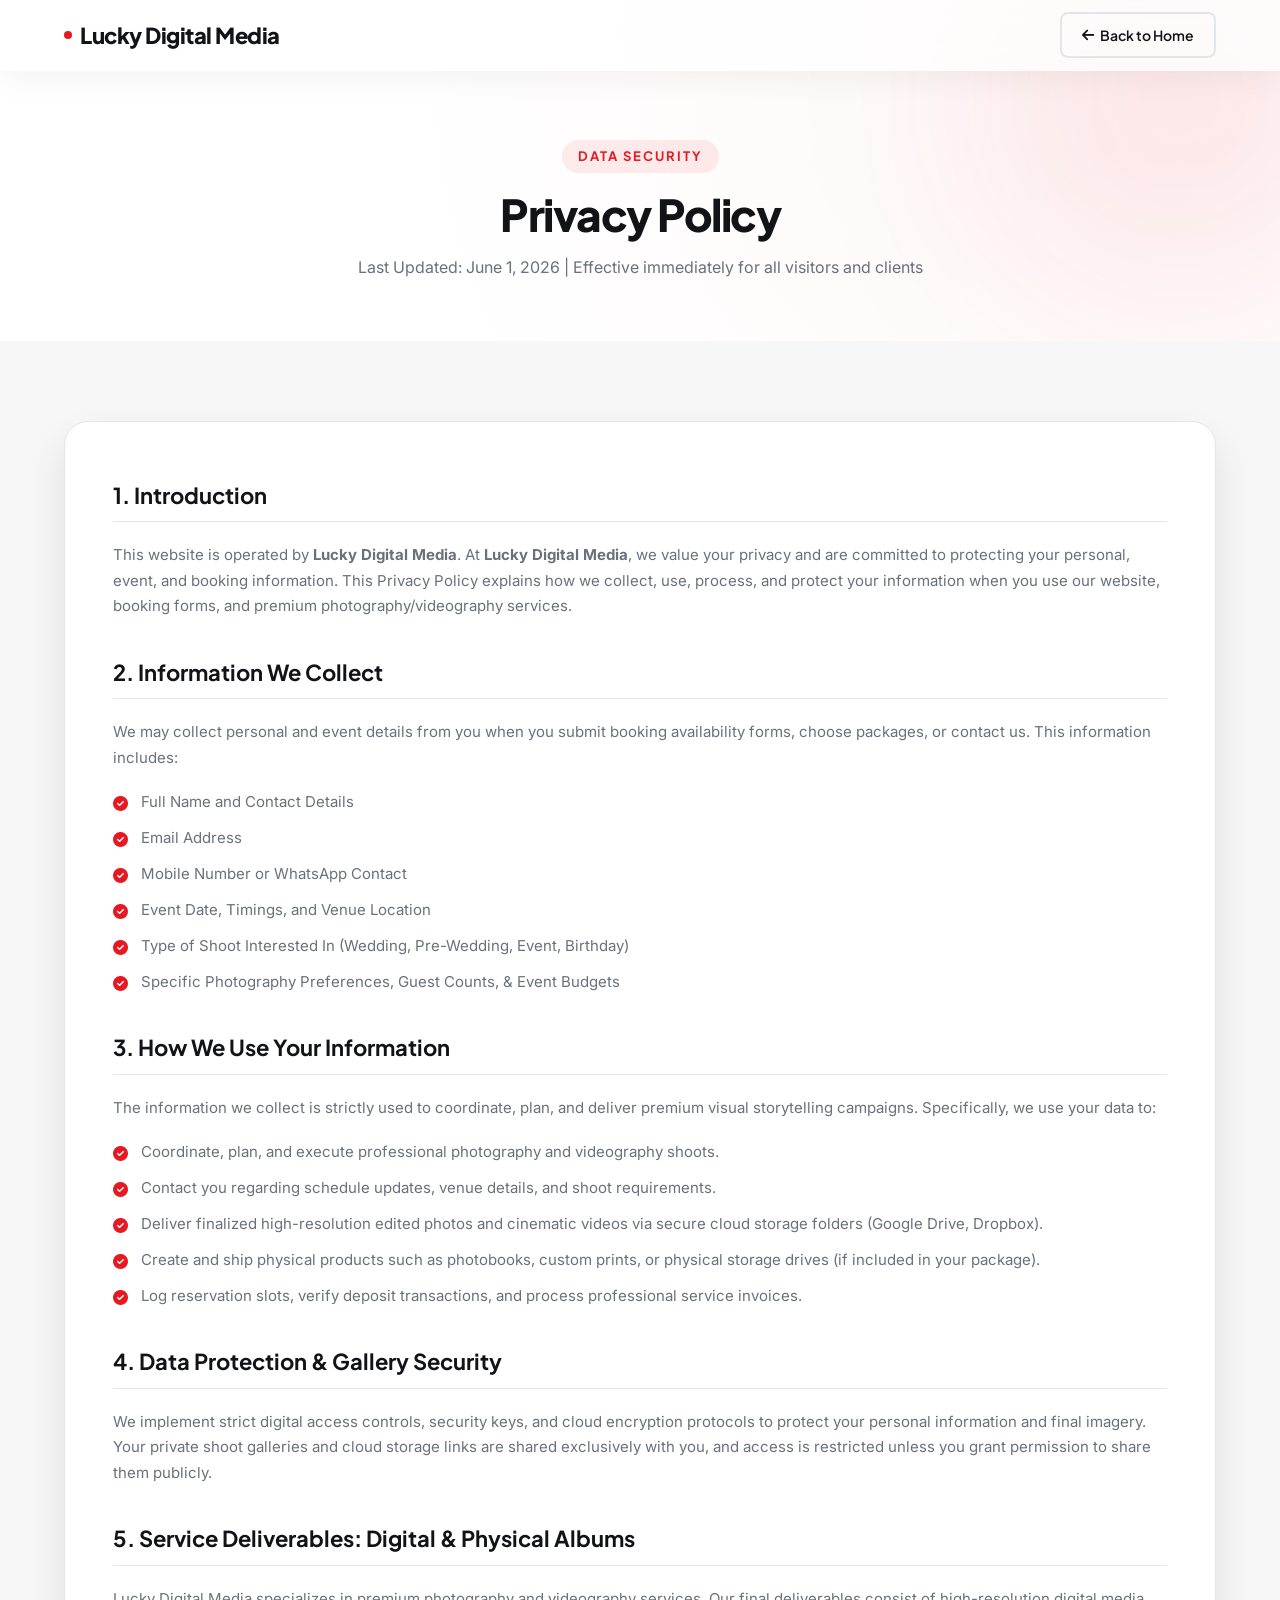
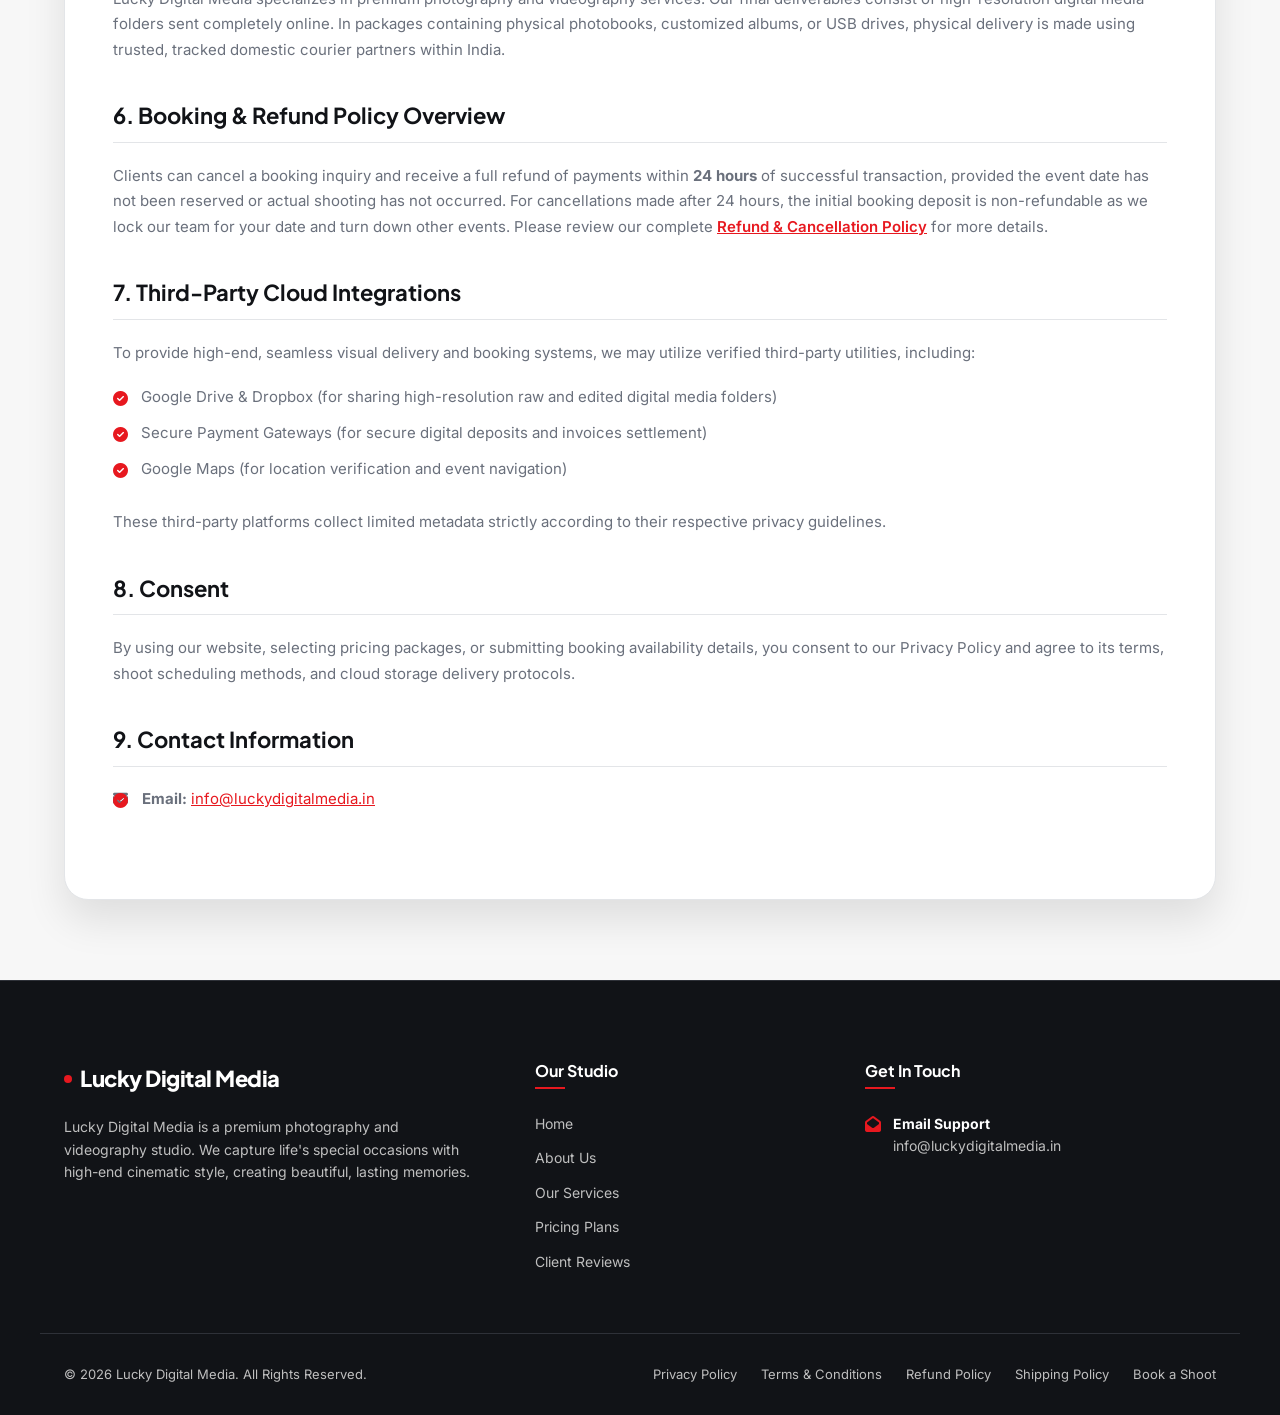
==== privacy.html @ 178eb03a "Initial commit" ====
<!DOCTYPE html>
<html lang="en">
<head>
  <meta charset="UTF-8">
  <meta name="viewport" content="width=device-width, initial-scale=1.0">
  
  <!-- SEO Meta Content -->
  <title>Privacy Policy | Lucky Digital Media</title>
  <meta name="description" content="Read the Privacy Policy for Lucky Digital Media. Learn how we collect, use, safeguard, and secure your personal, event, and booking data.">
  <meta name="robots" content="noindex, follow"> <!-- Avoid duplicate landing page SEO indexing -->
  
  <!-- Icons & Fonts -->
  <link rel="stylesheet" href="https://cdnjs.cloudflare.com/ajax/libs/font-awesome/6.4.0/css/all.min.css">
  <link rel="stylesheet" href="css/style.css">
</head>
<body>

  <!-- Sticky Glassmorphic Header -->
  <header class="header scrolled" id="header" style="background-color: var(--glass-bg); backdrop-filter: blur(12px); -webkit-backdrop-filter: blur(12px); border-bottom: 1px solid var(--glass-border); box-shadow: var(--glass-shadow); padding: 12px 0;">
    <div class="container header-container">
      <a href="index.html" class="logo">
        <span class="logo-dot"></span>Lucky Digital Media
      </a>
      
      <div class="header-cta">
        <a href="index.html" class="btn btn-secondary" style="padding: 10px 20px; font-size: 14px; gap: 6px;"><i class="fas fa-arrow-left"></i> Back to Home</a>
      </div>
    </div>
  </header>

  <!-- Hero Section -->
  <section class="hero" id="hero" style="padding: 140px 0 60px 0; background: radial-gradient(circle at 80% 20%, hsla(358, 81%, 50%, 0.03) 0%, transparent 60%);">
    <div class="container" style="text-align: center;">
      <span class="section-tag">Data Security</span>
      <h1 style="font-size: 44px; font-weight: 800; margin-bottom: 16px;">Privacy Policy</h1>
      <p style="color: var(--text-muted); font-size: 16px;">Last Updated: June 1, 2026 | Effective immediately for all visitors and clients</p>
    </div>
  </section>

  <!-- Policy Content Section -->
  <section class="section section-bg-light" style="padding: 40px 0 80px 0;">
    <div class="container">
      <div class="policy-content-box">
        
        <h2>1. Introduction</h2>
        <p>This website is operated by <strong>Lucky Digital Media</strong>. At <strong>Lucky Digital Media</strong>, we value your privacy and are committed to protecting your personal, event, and booking information. This Privacy Policy explains how we collect, use, process, and protect your information when you use our website, booking forms, and premium photography/videography services.</p>
        
        <h2>2. Information We Collect</h2>
        <p>We may collect personal and event details from you when you submit booking availability forms, choose packages, or contact us. This information includes:</p>
        <ul>
          <li>Full Name and Contact Details</li>
          <li>Email Address</li>
          <li>Mobile Number or WhatsApp Contact</li>
          <li>Event Date, Timings, and Venue Location</li>
          <li>Type of Shoot Interested In (Wedding, Pre-Wedding, Event, Birthday)</li>
          <li>Specific Photography Preferences, Guest Counts, & Event Budgets</li>
        </ul>
        
        <h2>3. How We Use Your Information</h2>
        <p>The information we collect is strictly used to coordinate, plan, and deliver premium visual storytelling campaigns. Specifically, we use your data to:</p>
        <ul>
          <li>Coordinate, plan, and execute professional photography and videography shoots.</li>
          <li>Contact you regarding schedule updates, venue details, and shoot requirements.</li>
          <li>Deliver finalized high-resolution edited photos and cinematic videos via secure cloud storage folders (Google Drive, Dropbox).</li>
          <li>Create and ship physical products such as photobooks, custom prints, or physical storage drives (if included in your package).</li>
          <li>Log reservation slots, verify deposit transactions, and process professional service invoices.</li>
        </ul>
        
        <h2>4. Data Protection & Gallery Security</h2>
        <p>We implement strict digital access controls, security keys, and cloud encryption protocols to protect your personal information and final imagery. Your private shoot galleries and cloud storage links are shared exclusively with you, and access is restricted unless you grant permission to share them publicly.</p>
        
        <h2>5. Service Deliverables: Digital & Physical Albums</h2>
        <p>Lucky Digital Media specializes in premium photography and videography services. Our final deliverables consist of high-resolution digital media folders sent completely online. In packages containing physical photobooks, customized albums, or USB drives, physical delivery is made using trusted, tracked domestic courier partners within India.</p>
        
        <h2>6. Booking & Refund Policy Overview</h2>
        <p>Clients can cancel a booking inquiry and receive a full refund of payments within <strong>24 hours</strong> of successful transaction, provided the event date has not been reserved or actual shooting has not occurred. For cancellations made after 24 hours, the initial booking deposit is non-refundable as we lock our team for your date and turn down other events. Please review our complete <a href="refund.html" style="color: var(--primary); font-weight: 600; text-decoration: underline;">Refund & Cancellation Policy</a> for more details.</p>
        
        <h2>7. Third-Party Cloud Integrations</h2>
        <p>To provide high-end, seamless visual delivery and booking systems, we may utilize verified third-party utilities, including:</p>
        <ul>
          <li>Google Drive & Dropbox (for sharing high-resolution raw and edited digital media folders)</li>
          <li>Secure Payment Gateways (for secure digital deposits and invoices settlement)</li>
          <li>Google Maps (for location verification and event navigation)</li>
        </ul>
        <p>These third-party platforms collect limited metadata strictly according to their respective privacy guidelines.</p>
        
        <h2>8. Consent</h2>
        <p>By using our website, selecting pricing packages, or submitting booking availability details, you consent to our Privacy Policy and agree to its terms, shoot scheduling methods, and cloud storage delivery protocols.</p>
        
        <h2>9. Contact Information</h2>
        <ul style="list-style: none;">
          <li style="padding-left: 0;"><i class="fas fa-envelope text-primary" style="margin-right: 10px;"></i> <strong>Email:</strong> <a href="mailto:info@luckydigitalmedia.in" style="color: var(--primary); text-decoration: underline;">info@luckydigitalmedia.in</a></li>
        </ul>
        
      </div>
    </div>
  </section>

  <!-- Footer Section -->
  <footer class="footer">
    <div class="container footer-grid">
      
      <div class="footer-brand">
        <a href="index.html" class="logo">
          <span class="logo-dot"></span>Lucky Digital Media
        </a>
        <p class="footer-desc">Lucky Digital Media is a premium photography and videography studio. We capture life's special occasions with high-end cinematic style, creating beautiful, lasting memories.</p>
      </div>
      
      <div class="footer-column">
        <h4>Our Studio</h4>
        <div class="footer-links">
          <a href="index.html#hero">Home</a>
          <a href="index.html#about">About Us</a>
          <a href="index.html#sliders">Our Services</a>
          <a href="index.html#pricing">Pricing Plans</a>
          <a href="index.html#testimonials">Client Reviews</a>
        </div>
      </div>
      
      <div class="footer-column">
        <h4>Get In Touch</h4>
        <div class="footer-contact">
          <a href="mailto:info@luckydigitalmedia.in" class="footer-contact-item">
            <i class="fas fa-envelope-open"></i>
            <div>
              <strong>Email Support</strong>
              <p>info@luckydigitalmedia.in</p>
            </div>
          </a>
        </div>
      </div>
      
    </div>
    
    <div class="container footer-bottom">
      <p class="footer-copyright">&copy; 2026 Lucky Digital Media. All Rights Reserved.</p>
      <div class="footer-bottom-links">
        <a href="privacy.html">Privacy Policy</a>
        <a href="terms.html">Terms & Conditions</a>
        <a href="refund.html">Refund Policy</a>
        <a href="shipping.html">Shipping Policy</a>
        <a href="index.html#consultation">Book a Shoot</a>
      </div>
    </div>
  </footer>



  <!-- Back to Top Button -->
  <div class="back-to-top" id="backToTop" aria-label="Scroll to Top">
    <i class="fas fa-arrow-up"></i>
  </div>

  <script>
    const backToTopBtn = document.getElementById('backToTop');
    window.addEventListener('scroll', () => {
      if (window.scrollY > 400) {
        backToTopBtn.classList.add('show');
      } else {
        backToTopBtn.classList.remove('show');
      }
    });
    backToTopBtn.addEventListener('click', () => {
      window.scrollTo({ top: 0, behavior: 'smooth' });
    });
  </script>
</body>
</html>
---- css/style.css ----
/* 
  Lucky Digital Media - Premium Website Design Stylesheet
  Author: Antigravity AI
  Colors: Primary Red (#E31E24), White (#FFFFFF), Gray (#F7F7F7), Black (#111111)
  Fonts: Plus Jakarta Sans (Headings), Inter (Body)
*/

@import url('https://fonts.googleapis.com/css2?family=Inter:wght@300;400;500;600;700&family=Plus+Jakarta+Sans:wght@400;500;600;700;800&display=swap');

/* --- CUSTOM PROPERTIES --- */
:root {
  /* Colors */
  --primary: hsl(358, 81%, 50%); /* #E31E24 */
  --primary-hover: hsl(358, 81%, 42%);
  --primary-light: hsla(358, 81%, 50%, 0.08);
  --primary-glow: rgba(227, 30, 36, 0.4);
  
  --dark: hsl(220, 15%, 8%); /* #111317 */
  --dark-soft: hsl(220, 12%, 14%);
  --dark-light: hsl(220, 10%, 20%);
  
  --light: hsl(0, 0%, 97%); /* #F7F7F7 */
  --white: hsl(0, 0%, 100%);
  
  --text-dark: hsl(220, 15%, 10%); /* #111111 */
  --text-muted: hsl(220, 8%, 45%);
  --text-light: hsl(0, 0%, 95%);
  --text-light-muted: hsl(0, 0%, 75%);

  --border-color: hsl(220, 10%, 90%);
  --border-color-dark: hsl(220, 10%, 20%);
  
  /* Glassmorphism templates */
  --glass-bg: rgba(255, 255, 255, 0.75);
  --glass-border: rgba(255, 255, 255, 0.4);
  --glass-shadow: 0 8px 32px 0 rgba(0, 0, 0, 0.05);

  --glass-dark-bg: rgba(17, 19, 23, 0.75);
  --glass-dark-border: rgba(255, 255, 255, 0.05);
  --glass-dark-shadow: 0 8px 32px 0 rgba(0, 0, 0, 0.2);

  /* Fonts */
  --font-heading: 'Plus Jakarta Sans', sans-serif;
  --font-body: 'Inter', sans-serif;

  /* Shadows */
  --shadow-sm: 0 2px 8px rgba(0, 0, 0, 0.04);
  --shadow-md: 0 10px 30px rgba(0, 0, 0, 0.06);
  --shadow-lg: 0 20px 40px rgba(0, 0, 0, 0.1);
  --shadow-primary: 0 10px 25px rgba(227, 30, 36, 0.25);
  
  /* Border Radius */
  --radius-sm: 8px;
  --radius-md: 16px;
  --radius-lg: 24px;
  --radius-full: 9999px;

  /* Transitions */
  --transition-fast: 0.2s cubic-bezier(0.4, 0, 0.2, 1);
  --transition-normal: 0.4s cubic-bezier(0.4, 0, 0.2, 1);
  --transition-slow: 0.6s cubic-bezier(0.4, 0, 0.2, 1);

  /* Scroll padding for sticky header */
  scroll-behavior: smooth;
}

/* --- RESET & GLOBAL --- */
* {
  margin: 0;
  padding: 0;
  box-sizing: border-box;
  outline: none;
}

body {
  font-family: var(--font-body);
  font-size: 16px;
  line-height: 1.6;
  color: var(--text-dark);
  background-color: var(--white);
  overflow-x: hidden;
  -webkit-font-smoothing: antialiased;
}

h1, h2, h3, h4, h5, h6 {
  font-family: var(--font-heading);
  font-weight: 700;
  line-height: 1.25;
  color: var(--dark);
}

a {
  text-decoration: none;
  color: inherit;
  transition: var(--transition-fast);
}

button, input, select, textarea {
  font-family: inherit;
  font-size: inherit;
}

ul {
  list-style: none;
}

img {
  max-width: 100%;
  height: auto;
  display: block;
}

/* Custom Scrollbar */
::-webkit-scrollbar {
  width: 10px;
}
::-webkit-scrollbar-track {
  background: var(--light);
}
::-webkit-scrollbar-thumb {
  background: hsl(220, 10%, 80%);
  border-radius: var(--radius-full);
  border: 2px solid var(--light);
}
::-webkit-scrollbar-thumb:hover {
  background: var(--primary);
}

/* --- REUSABLE UTILITIES & LAYOUT --- */
.container {
  width: 100%;
  max-width: 1200px;
  margin: 0 auto;
  padding: 0 24px;
}

.section {
  padding: 100px 0;
  position: relative;
}

.section-bg-light {
  background-color: var(--light);
}

.section-bg-dark {
  background-color: var(--dark);
  color: var(--text-light);
}

.section-bg-dark h1,
.section-bg-dark h2,
.section-bg-dark h3,
.section-bg-dark h4 {
  color: var(--white);
}

.section-header {
  text-align: center;
  max-width: 700px;
  margin: 0 auto 60px auto;
}

.section-tag {
  display: inline-block;
  font-family: var(--font-heading);
  font-size: 13px;
  font-weight: 700;
  text-transform: uppercase;
  letter-spacing: 2px;
  color: var(--primary);
  background-color: var(--primary-light);
  padding: 6px 16px;
  border-radius: var(--radius-full);
  margin-bottom: 16px;
}

.section-header h2 {
  font-size: 40px;
  font-weight: 800;
  margin-bottom: 20px;
  letter-spacing: -0.5px;
}

.section-header p {
  font-size: 18px;
  color: var(--text-muted);
}

.section-bg-dark .section-header p {
  color: var(--text-light-muted);
}

/* Red highlighted text in headings */
.highlight-red {
  color: var(--primary);
  position: relative;
  display: inline-block;
}

/* Button UI Components */
.btn {
  display: inline-flex;
  align-items: center;
  justify-content: center;
  padding: 14px 28px;
  font-family: var(--font-heading);
  font-weight: 600;
  font-size: 15px;
  border-radius: var(--radius-sm);
  border: none;
  cursor: pointer;
  transition: var(--transition-normal);
  gap: 8px;
}

.btn-primary {
  background-color: var(--primary);
  color: var(--white);
  box-shadow: var(--shadow-primary);
}

.btn-primary:hover {
  background-color: var(--primary-hover);
  transform: translateY(-2px);
  box-shadow: 0 12px 28px rgba(227, 30, 36, 0.35);
}

.btn-secondary {
  background-color: transparent;
  color: var(--dark);
  border: 2px solid var(--border-color);
}

.btn-secondary:hover {
  background-color: var(--dark);
  color: var(--white);
  border-color: var(--dark);
  transform: translateY(-2px);
}

.btn-white {
  background-color: var(--white);
  color: var(--primary);
  box-shadow: var(--shadow-sm);
}

.btn-white:hover {
  background-color: var(--primary);
  color: var(--white);
  transform: translateY(-2px);
  box-shadow: var(--shadow-primary);
}

.btn-dark {
  background-color: var(--dark);
  color: var(--white);
  box-shadow: var(--shadow-md);
}

.btn-dark:hover {
  background-color: var(--primary);
  transform: translateY(-2px);
  box-shadow: var(--shadow-primary);
}

/* Scroll progress bar indicator */
.scroll-progress-container {
  position: fixed;
  top: 0;
  left: 0;
  width: 100%;
  height: 4px;
  z-index: 1001;
}

.scroll-progress-bar {
  height: 100%;
  background: var(--primary);
  width: 0%;
  transition: width 0.1s ease-out;
}

/* --- STICKY GLASSMORPHISM HEADER --- */
.header {
  position: fixed;
  top: 0;
  left: 0;
  width: 100%;
  z-index: 1000;
  transition: var(--transition-normal);
  padding: 20px 0;
}

.header.scrolled {
  background-color: var(--glass-bg);
  backdrop-filter: blur(12px);
  -webkit-backdrop-filter: blur(12px);
  border-bottom: 1px solid var(--glass-border);
  box-shadow: var(--glass-shadow);
  padding: 12px 0;
}

.header-container {
  display: flex;
  align-items: center;
  justify-content: space-between;
}

.logo {
  display: flex;
  align-items: center;
  gap: 8px;
  font-family: var(--font-heading);
  font-weight: 800;
  font-size: 22px;
  color: var(--dark);
  letter-spacing: -0.5px;
  white-space: nowrap;
}

.mobile-cta-btn {
  display: none;
}

.logo-dot {
  width: 8px;
  height: 8px;
  background-color: var(--primary);
  border-radius: var(--radius-full);
  display: inline-block;
}

.nav {
  display: flex;
  align-items: center;
  gap: 32px;
}

.nav-link {
  font-family: var(--font-heading);
  font-weight: 500;
  font-size: 15px;
  color: var(--text-dark);
  position: relative;
  padding: 6px 0;
}

.nav-link:hover,
.nav-link.active {
  color: var(--primary);
}

.nav-link::after {
  content: '';
  position: absolute;
  bottom: 0;
  left: 0;
  width: 0;
  height: 2px;
  background-color: var(--primary);
  transition: var(--transition-normal);
}

.nav-link:hover::after,
.nav-link.active::after {
  width: 100%;
}

.header-cta {
  display: block;
}

.hamburger {
  display: none;
  cursor: pointer;
  background: none;
  border: none;
  position: relative;
  width: 24px;
  height: 18px;
  z-index: 1010;
}

.hamburger span {
  display: block;
  position: absolute;
  height: 2px;
  width: 100%;
  background: var(--dark);
  border-radius: 9px;
  opacity: 1;
  left: 0;
  transform: rotate(0deg);
  transition: .25s ease-in-out;
}

.hamburger span:nth-child(1) { top: 0px; }
.hamburger span:nth-child(2) { top: 8px; }
.hamburger span:nth-child(3) { top: 16px; }

.hamburger.open span:nth-child(1) {
  top: 8px;
  transform: rotate(135deg);
}

.hamburger.open span:nth-child(2) {
  opacity: 0;
  left: -60px;
}

.hamburger.open span:nth-child(3) {
  top: 8px;
  transform: rotate(-135deg);
}

/* --- DYNAMIC HERO SECTION --- */
.hero {
  padding: 160px 0 100px 0;
  background: radial-gradient(circle at 80% 20%, hsla(358, 81%, 50%, 0.04) 0%, transparent 60%),
              radial-gradient(circle at 10% 80%, hsla(220, 15%, 8%, 0.02) 0%, transparent 50%);
  position: relative;
  overflow: hidden;
}

.hero::before {
  content: '';
  position: absolute;
  width: 400px;
  height: 400px;
  border-radius: var(--radius-full);
  background: var(--primary-light);
  filter: blur(100px);
  top: -100px;
  right: -100px;
  z-index: 0;
}

.hero-grid {
  display: grid;
  grid-template-columns: 1.1fr 0.9fr;
  align-items: center;
  gap: 60px;
  position: relative;
  z-index: 1;
}

.hero-content {
  display: flex;
  flex-direction: column;
  align-items: flex-start;
}

.hero-tag {
  display: inline-flex;
  align-items: center;
  gap: 8px;
  background-color: var(--white);
  padding: 8px 16px;
  border-radius: var(--radius-full);
  box-shadow: var(--shadow-sm);
  border: 1px solid var(--border-color);
  font-family: var(--font-heading);
  font-size: 13px;
  font-weight: 600;
  color: var(--dark);
  margin-bottom: 24px;
}

.hero-tag-pulse {
  width: 8px;
  height: 8px;
  background-color: var(--primary);
  border-radius: var(--radius-full);
  animation: pulse 1.5s infinite;
}

.hero h1 {
  font-size: 56px;
  font-weight: 800;
  line-height: 1.15;
  letter-spacing: -1.5px;
  margin-bottom: 24px;
}

.hero h1 span.gradient {
  background: linear-gradient(to right, var(--primary), hsl(358, 80%, 60%));
  -webkit-background-clip: text;
  -webkit-text-fill-color: transparent;
}

.hero p.subheading {
  font-size: 19px;
  color: var(--text-muted);
  margin-bottom: 36px;
  line-height: 1.6;
}

.hero-ctas {
  display: flex;
  gap: 16px;
  margin-bottom: 40px;
  flex-wrap: wrap;
}

.hero-trust-bar {
  border-top: 1px solid var(--border-color);
  padding-top: 24px;
  width: 100%;
}

.hero-trust-text {
  font-family: var(--font-heading);
  font-size: 14px;
  font-weight: 600;
  color: var(--text-muted);
  display: flex;
  align-items: center;
  gap: 12px;
  flex-wrap: wrap;
}

.hero-trust-text span {
  display: flex;
  align-items: center;
  gap: 6px;
}

.hero-trust-text span:not(:last-child)::after {
  content: '|';
  margin-left: 12px;
  color: var(--border-color);
}

.hero-visual {
  position: relative;
  display: flex;
  justify-content: center;
}

.hero-blob-card {
  position: relative;
  width: 100%;
  max-width: 480px;
  height: 400px;
  background: linear-gradient(135deg, var(--primary) 0%, hsl(358, 80%, 40%) 100%);
  border-radius: 30% 70% 70% 30% / 30% 30% 70% 70%;
  animation: morphing 15s ease-in-out infinite alternate;
  display: flex;
  align-items: center;
  justify-content: center;
  box-shadow: 0 20px 50px rgba(227, 30, 36, 0.3);
}

.hero-card-floating {
  position: absolute;
  background-color: var(--glass-bg);
  backdrop-filter: blur(12px);
  -webkit-backdrop-filter: blur(12px);
  border: 1px solid var(--glass-border);
  border-radius: var(--radius-md);
  padding: 16px 20px;
  box-shadow: var(--shadow-lg);
  display: flex;
  align-items: center;
  gap: 14px;
  animation: float 6s ease-in-out infinite;
}

.hero-card-1 {
  top: 40px;
  left: -20px;
  animation-delay: 0s;
}

.hero-card-2 {
  bottom: 40px;
  right: -20px;
  animation-delay: 3s;
}

.hero-card-icon {
  width: 44px;
  height: 44px;
  border-radius: var(--radius-sm);
  background-color: var(--primary-light);
  display: flex;
  align-items: center;
  justify-content: center;
  color: var(--primary);
  font-size: 20px;
}

.hero-card-info h4 {
  font-size: 16px;
  font-weight: 700;
}

.hero-card-info p {
  font-size: 12px;
  color: var(--text-muted);
}

.hero-svg-illustration {
  width: 80%;
  color: var(--white);
}

/* --- DUAL-BEHAVIOR IMAGE SLIDER --- */
.slider-section {
  position: relative;
  overflow: hidden;
  padding: 60px 0;
  background-color: var(--light);
}

.slider-wrapper {
  position: relative;
  width: 100%;
  border-radius: var(--radius-lg);
  overflow: hidden;
  box-shadow: var(--shadow-lg);
}

.slider-container {
  display: flex;
  width: 400%; /* For 4 slides */
  transition: transform var(--transition-slow);
}

.slide {
  width: 25%;
  position: relative;
  min-height: 520px;
  display: grid;
  grid-template-columns: 1fr 1.1fr;
  background-color: var(--dark);
  color: var(--white);
  overflow: hidden;
}

.slide-content {
  padding: 60px;
  display: flex;
  flex-direction: column;
  justify-content: center;
  align-items: flex-start;
  z-index: 2;
  position: relative;
}

.slide-tag {
  color: var(--primary);
  font-weight: 700;
  font-size: 14px;
  text-transform: uppercase;
  letter-spacing: 2px;
  margin-bottom: 20px;
  font-family: var(--font-heading);
}

.slide-title {
  font-size: 38px;
  font-weight: 800;
  line-height: 1.2;
  margin-bottom: 20px;
  letter-spacing: -0.5px;
  color: var(--white);
}

.slide-desc {
  font-size: 16px;
  color: var(--text-light-muted);
  margin-bottom: 36px;
}

.slide-image-container {
  position: relative;
  overflow: hidden;
  height: 100%;
  width: 100%;
}

.slide-img {
  width: 100%;
  height: 100%;
  object-fit: cover;
  transition: transform 6s ease-in-out;
}

.slide:hover .slide-img {
  transform: scale(1.05);
}

/* Slider Controls */
.slider-btn {
  position: absolute;
  top: 50%;
  transform: translateY(-50%);
  width: 50px;
  height: 50px;
  border-radius: var(--radius-full);
  background-color: var(--glass-bg);
  border: 1px solid var(--glass-border);
  color: var(--dark);
  display: flex;
  align-items: center;
  justify-content: center;
  cursor: pointer;
  z-index: 10;
  transition: var(--transition-fast);
  backdrop-filter: blur(8px);
  -webkit-backdrop-filter: blur(8px);
}

.slider-btn:hover {
  background-color: var(--primary);
  color: var(--white);
  border-color: var(--primary);
}

.slider-btn-prev {
  left: 24px;
}

.slider-btn-next {
  right: 24px;
}

.slider-dots {
  position: absolute;
  bottom: 24px;
  left: 50%;
  transform: translateX(-50%);
  display: flex;
  gap: 10px;
  z-index: 10;
}

.slider-dot {
  width: 10px;
  height: 10px;
  border-radius: var(--radius-full);
  background-color: rgba(255, 255, 255, 0.4);
  cursor: pointer;
  transition: var(--transition-fast);
}

.slider-dot.active {
  background-color: var(--primary);
  width: 28px;
}

/* --- ABOUT, VISION & MISSION --- */
.about-grid {
  display: grid;
  grid-template-columns: 0.95fr 1.05fr;
  gap: 60px;
  align-items: center;
}

.about-visual {
  position: relative;
}

.about-card {
  position: relative;
  background-color: var(--white);
  border-radius: var(--radius-lg);
  padding: 40px;
  box-shadow: var(--shadow-lg);
  border: 1px solid var(--border-color);
  overflow: hidden;
}

.about-card::before {
  content: '';
  position: absolute;
  top: 0;
  left: 0;
  width: 6px;
  height: 100%;
  background-color: var(--primary);
}

.about-rating {
  display: flex;
  align-items: center;
  gap: 12px;
  margin-bottom: 20px;
}

.stars {
  display: flex;
  gap: 2px;
  color: #FFD700;
}

.stars i {
  font-size: 16px;
}

.about-rating-text {
  font-weight: 700;
  font-size: 14px;
}

.about-quote {
  font-size: 20px;
  font-style: italic;
  font-weight: 600;
  color: var(--dark);
  margin-bottom: 24px;
  line-height: 1.4;
}

.about-author {
  display: flex;
  align-items: center;
  gap: 16px;
}

.about-avatar {
  width: 50px;
  height: 50px;
  border-radius: var(--radius-full);
  background: var(--primary);
  color: var(--white);
  font-weight: 700;
  font-size: 18px;
  display: flex;
  align-items: center;
  justify-content: center;
}

.about-author-info h4 {
  font-size: 16px;
  font-weight: 700;
}

.about-author-info p {
  font-size: 13px;
  color: var(--text-muted);
}

.about-content h3 {
  font-size: 32px;
  font-weight: 800;
  margin-bottom: 24px;
}

.about-text {
  font-size: 16px;
  color: var(--text-muted);
  margin-bottom: 30px;
}

/* Vision & Mission grid styling */
.vm-grid {
  display: grid;
  grid-template-columns: 1fr 1fr;
  gap: 24px;
  margin-top: 40px;
  width: 100%;
}

.vm-card {
  background-color: var(--white);
  padding: 32px;
  border-radius: var(--radius-md);
  box-shadow: var(--shadow-sm);
  border: 1px solid var(--border-color);
  transition: var(--transition-normal);
  display: flex;
  flex-direction: column;
  gap: 16px;
}

.vm-card:hover {
  transform: translateY(-5px);
  box-shadow: var(--shadow-md);
  border-color: var(--primary-light);
}

.vm-icon {
  width: 50px;
  height: 50px;
  border-radius: var(--radius-sm);
  background-color: var(--primary-light);
  color: var(--primary);
  display: flex;
  align-items: center;
  justify-content: center;
  font-size: 22px;
}

.vm-card h4 {
  font-size: 20px;
  font-weight: 700;
}

.vm-card p {
  font-size: 14px;
  color: var(--text-muted);
  line-height: 1.6;
}

/* --- SERVICES SECTION --- */
.services-grid {
  display: grid;
  grid-template-columns: repeat(3, 1fr);
  gap: 24px;
}

.service-card {
  background-color: var(--white);
  border-radius: var(--radius-md);
  padding: 40px 30px;
  box-shadow: var(--shadow-sm);
  border: 1px solid var(--border-color);
  transition: var(--transition-normal);
  display: flex;
  flex-direction: column;
  height: 100%;
}

.service-card:hover {
  transform: translateY(-8px);
  box-shadow: var(--shadow-lg);
  border-color: var(--primary);
}

.service-icon-wrapper {
  width: 60px;
  height: 60px;
  border-radius: var(--radius-sm);
  background-color: var(--primary-light);
  color: var(--primary);
  display: flex;
  align-items: center;
  justify-content: center;
  font-size: 26px;
  margin-bottom: 28px;
  transition: var(--transition-normal);
}

.service-card:hover .service-icon-wrapper {
  background-color: var(--primary);
  color: var(--white);
  box-shadow: var(--shadow-primary);
}

.service-card h3 {
  font-size: 22px;
  font-weight: 700;
  margin-bottom: 20px;
}

.service-list {
  display: flex;
  flex-direction: column;
  gap: 12px;
  margin-bottom: 32px;
  flex-grow: 1;
}

.service-list li {
  font-size: 14px;
  color: var(--text-muted);
  display: flex;
  align-items: center;
  gap: 10px;
}

.service-list li i {
  color: var(--primary);
  font-size: 14px;
}

.service-btn {
  font-size: 14px;
  font-weight: 700;
  color: var(--primary);
  display: inline-flex;
  align-items: center;
  gap: 6px;
  padding: 0;
  border: none;
  background: none;
  cursor: pointer;
  transition: var(--transition-fast);
}

.service-btn i {
  transition: transform var(--transition-fast);
}

.service-card:hover .service-btn {
  color: var(--primary-hover);
}

.service-card:hover .service-btn i {
  transform: translateX(4px);
}

/* --- PRICING PACKAGES --- */
.pricing-grid {
  display: grid;
  grid-template-columns: repeat(3, 1fr);
  gap: 30px;
  align-items: stretch;
}

.pricing-card {
  background-color: var(--white);
  border-radius: var(--radius-lg);
  border: 1px solid var(--border-color);
  padding: 48px 40px;
  position: relative;
  transition: var(--transition-normal);
  display: flex;
  flex-direction: column;
  height: 100%;
}

.pricing-card:hover {
  transform: translateY(-8px);
  box-shadow: var(--shadow-lg);
}

/* Highlight Featured (Growth) Card */
.pricing-card.featured {
  border: 2px solid var(--primary);
  box-shadow: var(--shadow-lg);
}

.pricing-card.featured::before {
  content: 'MOST POPULAR';
  position: absolute;
  top: 24px;
  right: 24px;
  background-color: var(--primary);
  color: var(--white);
  font-family: var(--font-heading);
  font-size: 11px;
  font-weight: 700;
  letter-spacing: 1px;
  padding: 6px 12px;
  border-radius: var(--radius-full);
}

.pricing-header {
  margin-bottom: 30px;
}

.pricing-name {
  font-size: 20px;
  font-weight: 700;
  color: var(--text-muted);
  margin-bottom: 8px;
}

.pricing-card.featured .pricing-name {
  color: var(--primary);
}

.pricing-price {
  font-size: 40px;
  font-weight: 800;
  color: var(--dark);
  display: flex;
  align-items: baseline;
}

.pricing-price span {
  font-size: 14px;
  font-weight: 500;
  color: var(--text-muted);
  margin-left: 4px;
}

.pricing-desc {
  font-size: 14px;
  color: var(--text-muted);
  margin-top: 10px;
}

.pricing-divider {
  height: 1px;
  background-color: var(--border-color);
  margin: 30px 0;
}

.pricing-features {
  display: flex;
  flex-direction: column;
  gap: 16px;
  margin-bottom: 40px;
  flex-grow: 1;
}

.pricing-features li {
  display: flex;
  align-items: center;
  gap: 12px;
  font-size: 15px;
  color: var(--text-dark);
}

.pricing-features li i {
  color: var(--primary);
  font-size: 16px;
  width: 20px;
  height: 20px;
  background-color: var(--primary-light);
  border-radius: var(--radius-full);
  display: flex;
  align-items: center;
  justify-content: center;
}

.pricing-cta {
  width: 100%;
}

/* --- WHY CHOOSE US & COUNTER STATS --- */
.why-grid {
  display: grid;
  grid-template-columns: 1.15fr 0.85fr;
  gap: 60px;
  align-items: center;
}

.why-features {
  display: grid;
  grid-template-columns: 1fr 1fr;
  gap: 30px;
}

.why-card {
  display: flex;
  gap: 20px;
}

.why-icon {
  width: 44px;
  height: 44px;
  border-radius: var(--radius-sm);
  background-color: var(--primary-light);
  color: var(--primary);
  font-size: 18px;
  display: flex;
  align-items: center;
  justify-content: center;
  flex-shrink: 0;
}

.why-info h4 {
  font-size: 17px;
  font-weight: 700;
  margin-bottom: 8px;
}

.why-info p {
  font-size: 14px;
  color: var(--text-muted);
  line-height: 1.5;
}

/* Stats Counter Layout */
.stats-grid {
  display: grid;
  grid-template-columns: 1fr 1fr;
  gap: 24px;
}

.stat-card {
  background-color: var(--white);
  border-radius: var(--radius-md);
  border: 1px solid var(--border-color);
  padding: 32px;
  text-align: center;
  box-shadow: var(--shadow-sm);
  transition: var(--transition-normal);
}

.stat-card:hover {
  transform: translateY(-5px);
  box-shadow: var(--shadow-md);
  border-color: var(--primary-light);
}

.stat-number {
  font-size: 42px;
  font-weight: 800;
  color: var(--primary);
  margin-bottom: 8px;
}

.stat-label {
  font-size: 14px;
  font-weight: 600;
  color: var(--text-muted);
}

/* --- GOOGLE REVIEW TESTIMONIALS --- */
.testimonials-wrapper {
  position: relative;
  max-width: 900px;
  margin: 0 auto;
  overflow: hidden;
}

.testimonials-container {
  display: flex;
  width: 500%; /* For 5 reviews */
  transition: transform var(--transition-normal);
}

.testimonial-card {
  width: 20%;
  padding: 20px 40px;
  flex-shrink: 0;
}

.google-review-box {
  background-color: var(--white);
  border-radius: var(--radius-lg);
  padding: 48px;
  box-shadow: var(--shadow-lg);
  border: 1px solid var(--border-color);
  position: relative;
  display: flex;
  flex-direction: column;
}

.google-watermark {
  position: absolute;
  top: 36px;
  right: 36px;
  opacity: 0.15;
  font-size: 32px;
  color: var(--dark);
}

.review-header {
  display: flex;
  align-items: center;
  justify-content: space-between;
  margin-bottom: 24px;
  flex-wrap: wrap;
  gap: 16px;
}

.reviewer-profile {
  display: flex;
  align-items: center;
  gap: 16px;
}

.reviewer-avatar {
  width: 54px;
  height: 54px;
  border-radius: var(--radius-full);
  background-color: #4285F4; /* Google Blue */
  color: var(--white);
  font-weight: 700;
  font-size: 20px;
  display: flex;
  align-items: center;
  justify-content: center;
}

.reviewer-info h4 {
  font-size: 16px;
  font-weight: 700;
}

.reviewer-meta {
  display: flex;
  align-items: center;
  gap: 8px;
  font-size: 12px;
  color: var(--text-muted);
  margin-top: 2px;
}

.verified-badge {
  color: #0F9D58; /* Google Green */
  display: inline-flex;
  align-items: center;
  gap: 4px;
  font-weight: 600;
}

.review-stars {
  display: flex;
  gap: 4px;
  color: #F4B400; /* Google Yellow */
  font-size: 18px;
}

.review-body {
  font-size: 18px;
  color: var(--text-dark);
  line-height: 1.6;
  margin-bottom: 24px;
  font-style: italic;
  flex-grow: 1;
}

/* Testimonials Controller */
.testimonials-nav {
  display: flex;
  align-items: center;
  justify-content: center;
  gap: 24px;
  margin-top: 40px;
}

.testimonial-dots {
  display: flex;
  gap: 10px;
}

.testimonial-dot {
  width: 10px;
  height: 10px;
  border-radius: var(--radius-full);
  background-color: var(--border-color);
  cursor: pointer;
  transition: var(--transition-fast);
}

.testimonial-dot.active {
  background-color: var(--primary);
  width: 24px;
}

/* --- CONSULTATION FORM SECTION --- */
.consultation-grid {
  display: grid;
  grid-template-columns: 0.9fr 1.1fr;
  gap: 60px;
  align-items: center;
}

.consultation-info {
  display: flex;
  flex-direction: column;
}

.consultation-title {
  font-size: 38px;
  font-weight: 800;
  margin-bottom: 20px;
}

.consultation-desc {
  font-size: 16px;
  color: var(--text-muted);
  margin-bottom: 36px;
}

.contact-channels {
  display: flex;
  flex-direction: column;
  gap: 24px;
}

.contact-item {
  display: flex;
  align-items: center;
  gap: 20px;
}

.contact-icon {
  width: 50px;
  height: 50px;
  border-radius: var(--radius-sm);
  background-color: var(--primary-light);
  color: var(--primary);
  font-size: 20px;
  display: flex;
  align-items: center;
  justify-content: center;
  flex-shrink: 0;
}

.contact-details h4 {
  font-size: 14px;
  font-weight: 500;
  color: var(--text-muted);
}

.contact-details p {
  font-size: 18px;
  font-weight: 700;
  color: var(--dark);
}

/* Interactive Modern Form Layout */
.form-card {
  background-color: var(--white);
  border-radius: var(--radius-lg);
  padding: 48px;
  box-shadow: var(--shadow-lg);
  border: 1px solid var(--border-color);
}

.form-group {
  margin-bottom: 24px;
  position: relative;
}

.form-row {
  display: grid;
  grid-template-columns: 1fr 1fr;
  gap: 20px;
}

.form-label {
  display: block;
  font-family: var(--font-heading);
  font-weight: 600;
  font-size: 14px;
  margin-bottom: 8px;
  color: var(--dark);
}

.form-control {
  width: 100%;
  padding: 14px 20px;
  border-radius: var(--radius-sm);
  border: 1px solid var(--border-color);
  background-color: var(--light);
  color: var(--text-dark);
  font-size: 15px;
  transition: var(--transition-normal);
}

.form-control:focus {
  border-color: var(--primary);
  background-color: var(--white);
  box-shadow: 0 0 0 4px var(--primary-light);
}

textarea.form-control {
  resize: vertical;
  min-height: 120px;
}

.form-submit-btn {
  width: 100%;
}

/* Form success message popup */
.form-success-alert {
  display: none;
  background-color: #e6f4ea;
  border: 1px solid #137333;
  color: #137333;
  padding: 16px;
  border-radius: var(--radius-sm);
  margin-bottom: 24px;
  font-weight: 600;
  align-items: center;
  gap: 12px;
}

/* --- FAQ ACCORDION SECTION --- */
.faq-container {
  max-width: 800px;
  margin: 0 auto;
  display: flex;
  flex-direction: column;
  gap: 16px;
}

.faq-item {
  background-color: var(--white);
  border-radius: var(--radius-sm);
  border: 1px solid var(--border-color);
  overflow: hidden;
  transition: var(--transition-normal);
}

.faq-header {
  padding: 24px 32px;
  display: flex;
  justify-content: space-between;
  align-items: center;
  cursor: pointer;
  user-select: none;
  gap: 20px;
  transition: var(--transition-normal);
}

.faq-header:hover {
  background-color: var(--light);
}

.faq-header h3 {
  font-size: 18px;
  font-weight: 700;
}

.faq-icon {
  width: 24px;
  height: 24px;
  border-radius: var(--radius-full);
  background-color: var(--light);
  color: var(--dark);
  display: flex;
  align-items: center;
  justify-content: center;
  font-size: 12px;
  transition: var(--transition-normal);
  flex-shrink: 0;
}

.faq-item.active {
  border-color: var(--primary);
  box-shadow: var(--shadow-sm);
}

.faq-item.active .faq-icon {
  background-color: var(--primary);
  color: var(--white);
  transform: rotate(180deg);
}

.faq-item.active .faq-header h3 {
  color: var(--primary);
}

.faq-body {
  max-height: 0;
  overflow: hidden;
  transition: max-height var(--transition-normal) ease-out;
}

.faq-content {
  padding: 0 32px 24px 32px;
  font-size: 15px;
  color: var(--text-muted);
  line-height: 1.6;
}

/* --- POLICY & FOOTER SECTION --- */
.footer {
  background-color: var(--dark);
  color: var(--text-light);
  padding: 80px 0 30px 0;
  border-top: 1px solid var(--border-color-dark);
}

.footer-grid {
  display: grid;
  grid-template-columns: 1.2fr 0.8fr 1fr;
  gap: 50px;
  margin-bottom: 60px;
}

.footer-brand {
  display: flex;
  flex-direction: column;
  align-items: flex-start;
  gap: 20px;
}

.footer-brand .logo {
  color: var(--white);
}

.footer-desc {
  font-size: 14px;
  color: var(--text-light-muted);
  line-height: 1.6;
}

.footer-socials {
  display: flex;
  gap: 12px;
}

.social-link {
  width: 36px;
  height: 36px;
  border-radius: var(--radius-sm);
  background-color: var(--dark-soft);
  color: var(--text-light-muted);
  display: flex;
  align-items: center;
  justify-content: center;
  font-size: 16px;
  transition: var(--transition-fast);
}

.social-link:hover {
  background-color: var(--primary);
  color: var(--white);
}

.footer-column h4 {
  font-size: 16px;
  font-weight: 700;
  color: var(--white);
  margin-bottom: 24px;
  position: relative;
  padding-bottom: 8px;
}

.footer-column h4::after {
  content: '';
  position: absolute;
  bottom: 0;
  left: 0;
  width: 30px;
  height: 2px;
  background-color: var(--primary);
}

.footer-links {
  display: flex;
  flex-direction: column;
  gap: 12px;
}

.footer-links a {
  font-size: 14px;
  color: var(--text-light-muted);
}

.footer-links a:hover {
  color: var(--primary);
  padding-left: 4px;
}

.footer-contact {
  display: flex;
  flex-direction: column;
  gap: 16px;
}

.footer-contact-item {
  display: flex;
  gap: 12px;
  font-size: 14px;
  color: var(--text-light-muted);
}

.footer-contact-item i {
  color: var(--primary);
  font-size: 16px;
  margin-top: 3px;
}

.footer-contact-item strong {
  color: var(--white);
}

.footer-bottom {
  border-top: 1px solid var(--border-color-dark);
  padding-top: 30px;
  display: flex;
  justify-content: space-between;
  align-items: center;
  flex-wrap: wrap;
  gap: 20px;
}

.footer-copyright {
  font-size: 13px;
  color: var(--text-light-muted);
}

.footer-bottom-links {
  display: flex;
  gap: 24px;
}

.footer-bottom-links a {
  font-size: 13px;
  color: var(--text-light-muted);
}

.footer-bottom-links a:hover {
  color: var(--primary);
}

/* --- INTERACTIVE FLOATING ELEMENTS --- */
/* Pulse bounce animation for WhatsApp Button */
.whatsapp-float {
  position: fixed;
  bottom: 30px;
  right: 30px;
  width: 60px;
  height: 60px;
  background-color: #25D366;
  color: var(--white);
  border-radius: var(--radius-full);
  display: flex;
  align-items: center;
  justify-content: center;
  font-size: 32px;
  box-shadow: 0 10px 25px rgba(37, 211, 102, 0.4);
  z-index: 999;
  transition: var(--transition-normal);
  animation: wa-pulse 2s infinite;
}

.whatsapp-float:hover {
  transform: scale(1.1) translateY(-5px);
  box-shadow: 0 15px 30px rgba(37, 211, 102, 0.6);
}

/* Back to Top Widget */
.back-to-top {
  position: fixed;
  bottom: 30px;
  left: 30px;
  width: 44px;
  height: 44px;
  background-color: var(--white);
  color: var(--dark);
  border: 1px solid var(--border-color);
  border-radius: var(--radius-full);
  display: flex;
  align-items: center;
  justify-content: center;
  font-size: 14px;
  box-shadow: var(--shadow-md);
  z-index: 998;
  cursor: pointer;
  opacity: 0;
  visibility: hidden;
  transition: var(--transition-normal);
}

.back-to-top.show {
  opacity: 1;
  visibility: visible;
}

.back-to-top:hover {
  background-color: var(--primary);
  color: var(--white);
  border-color: var(--primary);
  transform: translateY(-3px);
}

/* --- VIEWPORT ANIMATIONS (Intersection Observer) --- */
.reveal {
  opacity: 0;
  transform: translateY(30px);
  transition: opacity 0.8s ease-out, transform 0.8s ease-out;
}

.reveal.active {
  opacity: 1;
  transform: translateY(0);
}

.reveal-left {
  opacity: 0;
  transform: translateX(-30px);
  transition: opacity 0.8s ease-out, transform 0.8s ease-out;
}

.reveal-left.active {
  opacity: 1;
  transform: translateX(0);
}

.reveal-right {
  opacity: 0;
  transform: translateX(30px);
  transition: opacity 0.8s ease-out, transform 0.8s ease-out;
}

.reveal-right.active {
  opacity: 1;
  transform: translateX(0);
}

.reveal-scale {
  opacity: 0;
  transform: scale(0.95);
  transition: opacity 0.8s ease-out, transform 0.8s ease-out;
}

.reveal-scale.active {
  opacity: 1;
  transform: scale(1);
}

/* --- KEYFRAME ANIMATIONS --- */
@keyframes pulse {
  0% {
    transform: scale(0.95);
    box-shadow: 0 0 0 0 rgba(227, 30, 36, 0.7);
  }
  70% {
    transform: scale(1);
    box-shadow: 0 0 0 8px rgba(227, 30, 36, 0);
  }
  100% {
    transform: scale(0.95);
    box-shadow: 0 0 0 0 rgba(227, 30, 36, 0);
  }
}

@keyframes float {
  0% {
    transform: translateY(0px);
  }
  50% {
    transform: translateY(-10px);
  }
  100% {
    transform: translateY(0px);
  }
}

@keyframes morphing {
  0% {
    border-radius: 30% 70% 70% 30% / 30% 30% 70% 70%;
  }
  50% {
    border-radius: 70% 30% 30% 70% / 70% 70% 30% 30%;
  }
  100% {
    border-radius: 30% 70% 70% 30% / 30% 30% 70% 70%;
  }
}

@keyframes wa-pulse {
  0% {
    box-shadow: 0 0 0 0 rgba(37, 211, 102, 0.4);
  }
  70% {
    box-shadow: 0 0 0 15px rgba(37, 211, 102, 0);
  }
  100% {
    box-shadow: 0 0 0 0 rgba(37, 211, 102, 0);
  }
}

/* --- MOBILE RESPONSIVE MEDIA QUERIES --- */
@media (max-width: 1024px) {
  .hero h1 {
    font-size: 46px;
  }
  .services-grid {
    grid-template-columns: repeat(2, 1fr);
  }
  .pricing-grid {
    grid-template-columns: repeat(2, 1fr);
    justify-content: center;
  }
  /* For pricing: let full premium scale nicely */
  .pricing-card.premium {
    grid-column: span 2;
  }
}

@media (max-width: 768px) {
  .section {
    padding: 60px 0;
  }
  .section-header h2 {
    font-size: 30px;
    margin-bottom: 12px;
  }
  .section-header p {
    font-size: 15px;
  }
  .section-header {
    margin-bottom: 40px;
  }
  
  /* Header Mobile Drawer & Logo spacing */
  .header {
    padding: 14px 0;
  }
  .logo {
    font-size: 19px;
  }
  .hamburger {
    display: block;
  }
  .header-cta {
    display: none; /* Hide in navbar on mobile, show in menu */
  }
  .nav {
    position: fixed;
    top: 0;
    right: -100%;
    width: 280px;
    height: 100vh;
    background-color: var(--white);
    flex-direction: column;
    align-items: flex-start;
    padding: 100px 30px;
    gap: 20px;
    box-shadow: -10px 0 30px rgba(0, 0, 0, 0.05);
    transition: right var(--transition-normal);
    z-index: 1005;
  }
  .nav.open {
    right: 0;
  }
  .mobile-cta-btn {
    display: inline-flex !important;
    width: 100%;
    margin-top: 15px;
  }
  
  /* Hero section mobile (Overflow Fixes) */
  .hero {
    padding: 110px 0 60px 0;
  }
  .hero-grid {
    grid-template-columns: 1fr;
    gap: 30px;
    text-align: center;
  }
  .hero-content {
    align-items: center;
  }
  .hero h1 {
    font-size: 38px;
    line-height: 1.2;
    margin-bottom: 16px;
  }
  .hero p.subheading {
    font-size: 16px;
    margin-bottom: 24px;
  }
  .hero-ctas {
    justify-content: center;
    gap: 12px;
    width: 100%;
  }
  .hero-ctas .btn {
    width: 100%;
  }
  .hero-trust-text {
    justify-content: center;
    font-size: 13px;
    gap: 10px;
  }
  .hero-trust-text span::after {
    display: none !important; /* Hide separator on mobile */
  }
  .hero-blob-card {
    height: 280px;
    max-width: 360px;
    margin: 0 auto;
  }
  .hero-card-floating {
    display: none !important; /* Hide floating absolute cards to prevent mobile layout breakages */
  }
  
  /* Slider Section Mobile Refinements (No Arrow Overlaps) */
  .slide {
    grid-template-columns: 1fr;
    min-height: auto;
  }
  .slide-content {
    padding: 30px 20px 40px 20px;
    text-align: center;
    align-items: center;
  }
  .slide-title {
    font-size: 26px;
    margin-bottom: 16px;
  }
  .slide-desc {
    font-size: 14px;
    margin-bottom: 24px;
  }
  .slide-image-container {
    height: 220px;
  }
  .slider-btn {
    display: none !important; /* Hide side arrows on mobile to prevent text overlapping */
  }
  .slider-dots {
    bottom: 12px;
  }
  
  /* About Us Mobile Padding */
  .about-grid {
    grid-template-columns: 1fr;
    gap: 32px;
  }
  .about-card {
    padding: 24px;
  }
  .about-quote {
    font-size: 17px;
    margin-bottom: 16px;
  }
  .vm-grid {
    grid-template-columns: 1fr;
    gap: 20px;
  }
  .vm-card {
    padding: 24px;
  }
  
  /* Services Stack (Full Mobile Readability) */
  .services-grid {
    grid-template-columns: 1fr;
    gap: 20px;
  }
  .service-card {
    padding: 30px 24px;
  }
  
  /* Pricing Grid Mobile */
  .pricing-grid {
    grid-template-columns: 1fr;
    gap: 24px;
  }
  .pricing-card.premium {
    grid-column: span 1;
  }
  .pricing-card {
    padding: 32px 24px;
  }
  
  /* Why Choose Us & Counters Mobile */
  .why-grid {
    grid-template-columns: 1fr;
    gap: 32px;
  }
  .why-features {
    grid-template-columns: 1fr;
    gap: 20px;
  }
  .why-card {
    gap: 16px;
  }
  
  /* Consultation Form Stack */
  .consultation-grid {
    grid-template-columns: 1fr;
    gap: 32px;
  }
  .form-card {
    padding: 24px 20px;
  }
  .form-row {
    grid-template-columns: 1fr;
    gap: 0;
  }
  
  /* Testimonials Mobile Scale */
  .testimonial-card {
    padding: 10px 5px;
  }
  .google-review-box {
    padding: 28px 20px;
  }
  .review-body {
    font-size: 15px;
  }
  
  /* FAQ Accordion Compact Details */
  .faq-header {
    padding: 16px 20px;
  }
  .faq-header h3 {
    font-size: 16px;
  }
  .faq-content {
    padding: 0 20px 20px 20px;
    font-size: 14px;
  }
  
  /* Footer Stack */
  .footer {
    padding: 60px 0 90px 0; /* 90px bottom padding creates a perfect safe-zone for mobile floating widgets! */
  }
  .footer-grid {
    grid-template-columns: 1fr;
    gap: 30px;
    margin-bottom: 40px;
  }
  .footer-column h4 {
    margin-bottom: 16px;
  }
  .footer-bottom {
    flex-direction: column;
    text-align: center;
    gap: 12px;
    padding-top: 24px;
  }
  .footer-bottom-links {
    flex-wrap: wrap;
    justify-content: center;
    gap: 12px 24px;
  }
  .footer-bottom-links a {
    white-space: nowrap; /* Prevents word wrapping (e.g. Privacy and Policy on separate lines) */
  }
}

@media (max-width: 576px) {
  .hero h1 {
    font-size: 32px;
  }
  .hero-blob-card {
    height: 240px;
    max-width: 280px;
  }
  .slide-title {
    font-size: 22px;
  }
  .stats-grid {
    grid-template-columns: 1fr;
    gap: 16px;
  }
  .back-to-top {
    left: 20px;
    bottom: 20px;
  }
  .whatsapp-float {
    right: 20px;
    bottom: 20px;
    width: 50px;
    height: 50px;
    font-size: 26px;
  }
}

/* --- POLICY CONTENT PAGES --- */
.policy-content-box {
  background-color: var(--white);
  border-radius: var(--radius-lg);
  padding: 60px 48px;
  box-shadow: var(--shadow-lg);
  border: 1px solid var(--border-color);
  margin-top: 40px;
}

.policy-content-box h2 {
  font-size: 22px;
  font-weight: 700;
  color: var(--dark);
  margin: 40px 0 20px 0;
  position: relative;
  padding-bottom: 12px;
  border-bottom: 1px solid var(--border-color);
}

.policy-content-box h2:first-of-type {
  margin-top: 0;
}

.policy-content-box p {
  font-size: 15px;
  color: var(--text-muted);
  line-height: 1.7;
  margin-bottom: 20px;
}

.policy-content-box ul {
  margin-bottom: 28px;
  display: flex;
  flex-direction: column;
  gap: 12px;
}

.policy-content-box ul li {
  font-size: 15px;
  color: var(--text-muted);
  position: relative;
  padding-left: 28px;
  line-height: 1.6;
}

.policy-content-box ul li::before {
  content: '\f058'; /* FontAwesome check-circle */
  font-family: 'Font Awesome 6 Free';
  font-weight: 900;
  color: var(--primary);
  position: absolute;
  left: 0;
  top: 2px;
  font-size: 15px;
}

@media (max-width: 768px) {
  .policy-content-box {
    padding: 36px 24px;
    margin-top: 24px;
  }
  .policy-content-box h2 {
    font-size: 19px;
    margin: 32px 0 16px 0;
  }
}

/* --- SABPAISA PAYMENT SELECTION MODAL SYSTEM --- */
.payment-modal-overlay {
  position: fixed;
  top: 0;
  left: 0;
  width: 100%;
  height: 100%;
  background-color: rgba(17, 19, 23, 0.6);
  backdrop-filter: blur(8px);
  -webkit-backdrop-filter: blur(8px);
  z-index: 2000;
  display: none; /* Controlled via JS */
  align-items: center;
  justify-content: center;
  padding: 20px;
  opacity: 0;
  transition: opacity var(--transition-normal);
}

.payment-modal-overlay.show {
  display: flex;
  opacity: 1;
}

.payment-modal-card {
  background-color: var(--white);
  border-radius: var(--radius-md);
  box-shadow: var(--shadow-lg);
  border: 1px solid var(--border-color);
  width: 100%;
  max-width: 540px;
  position: relative;
  overflow: hidden;
  transform: translateY(30px);
  transition: transform var(--transition-normal);
  padding: 36px;
  display: flex;
  flex-direction: column;
}

.payment-modal-overlay.show .payment-modal-card {
  transform: translateY(0);
}

.payment-modal-close {
  position: absolute;
  top: 20px;
  right: 20px;
  background: none;
  border: none;
  font-size: 32px;
  color: var(--text-muted);
  cursor: pointer;
  line-height: 1;
  transition: var(--transition-fast);
}

.payment-modal-close:hover {
  color: var(--primary);
}

.payment-modal-header {
  text-align: center;
  margin-bottom: 28px;
}

.payment-modal-icon {
  width: 60px;
  height: 60px;
  border-radius: var(--radius-full);
  background-color: var(--primary-light);
  color: var(--primary);
  display: flex;
  align-items: center;
  justify-content: center;
  font-size: 26px;
  margin: 0 auto 16px auto;
}

.payment-modal-header h3 {
  font-size: 24px;
  font-weight: 800;
  margin-bottom: 6px;
  color: var(--dark);
}

.payment-modal-header p {
  font-size: 15px;
  color: var(--text-muted);
}

.payment-modal-body {
  display: flex;
  flex-direction: column;
  gap: 16px;
  margin-bottom: 28px;
}

.payment-option-card {
  border: 2px solid var(--border-color);
  border-radius: var(--radius-sm);
  padding: 16px 20px;
  display: flex;
  gap: 16px;
  cursor: pointer;
  transition: var(--transition-normal);
  background-color: var(--white);
  align-items: flex-start;
}

.payment-option-card:hover {
  border-color: var(--text-muted);
  background-color: var(--light);
}

.payment-option-card.active {
  border-color: var(--primary);
  background-color: var(--primary-light);
}

.payment-option-radio {
  width: 20px;
  height: 20px;
  border-radius: var(--radius-full);
  border: 2px solid var(--border-color);
  display: flex;
  align-items: center;
  justify-content: center;
  margin-top: 2px;
  transition: var(--transition-fast);
  flex-shrink: 0;
}

.payment-option-card.active .payment-option-radio {
  border-color: var(--primary);
}

.radio-dot {
  width: 10px;
  height: 10px;
  border-radius: var(--radius-full);
  background-color: var(--primary);
  opacity: 0;
  transform: scale(0.5);
  transition: var(--transition-fast);
}

.payment-option-card.active .radio-dot {
  opacity: 1;
  transform: scale(1);
}

.payment-option-details {
  display: flex;
  flex-direction: column;
  gap: 4px;
}

.payment-option-details h4 {
  font-size: 16px;
  font-weight: 700;
  color: var(--dark);
}

.payment-option-details p {
  font-size: 13px;
  color: var(--text-muted);
  line-height: 1.5;
}

.payment-secure-badge {
  display: inline-flex;
  align-items: center;
  gap: 6px;
  font-size: 11px;
  font-weight: 700;
  color: #0b8f44;
  margin-top: 6px;
}

@media (max-width: 576px) {
  .payment-modal-card {
    padding: 24px 20px;
  }
  .payment-modal-header h3 {
    font-size: 20px;
  }
  .payment-option-card {
    padding: 14px 16px;
    gap: 12px;
  }
  .payment-option-details h4 {
    font-size: 15px;
  }
}
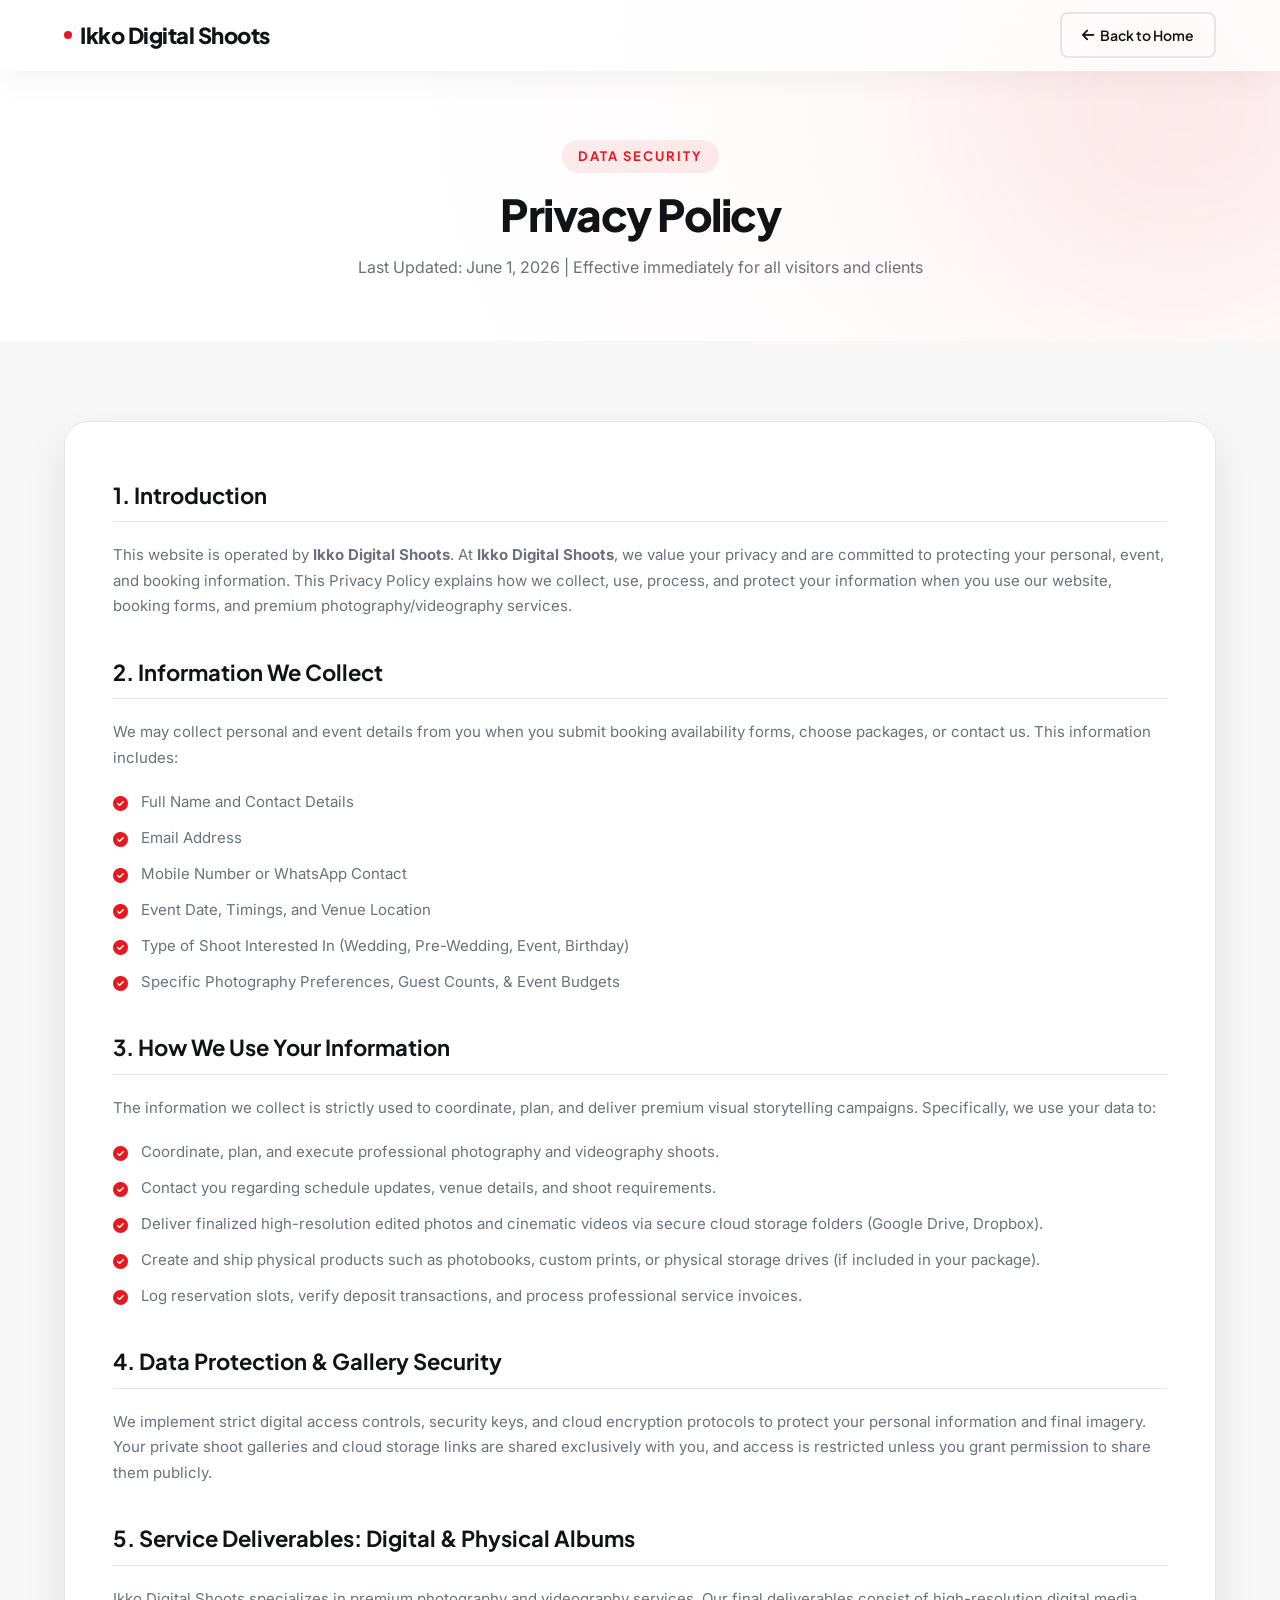
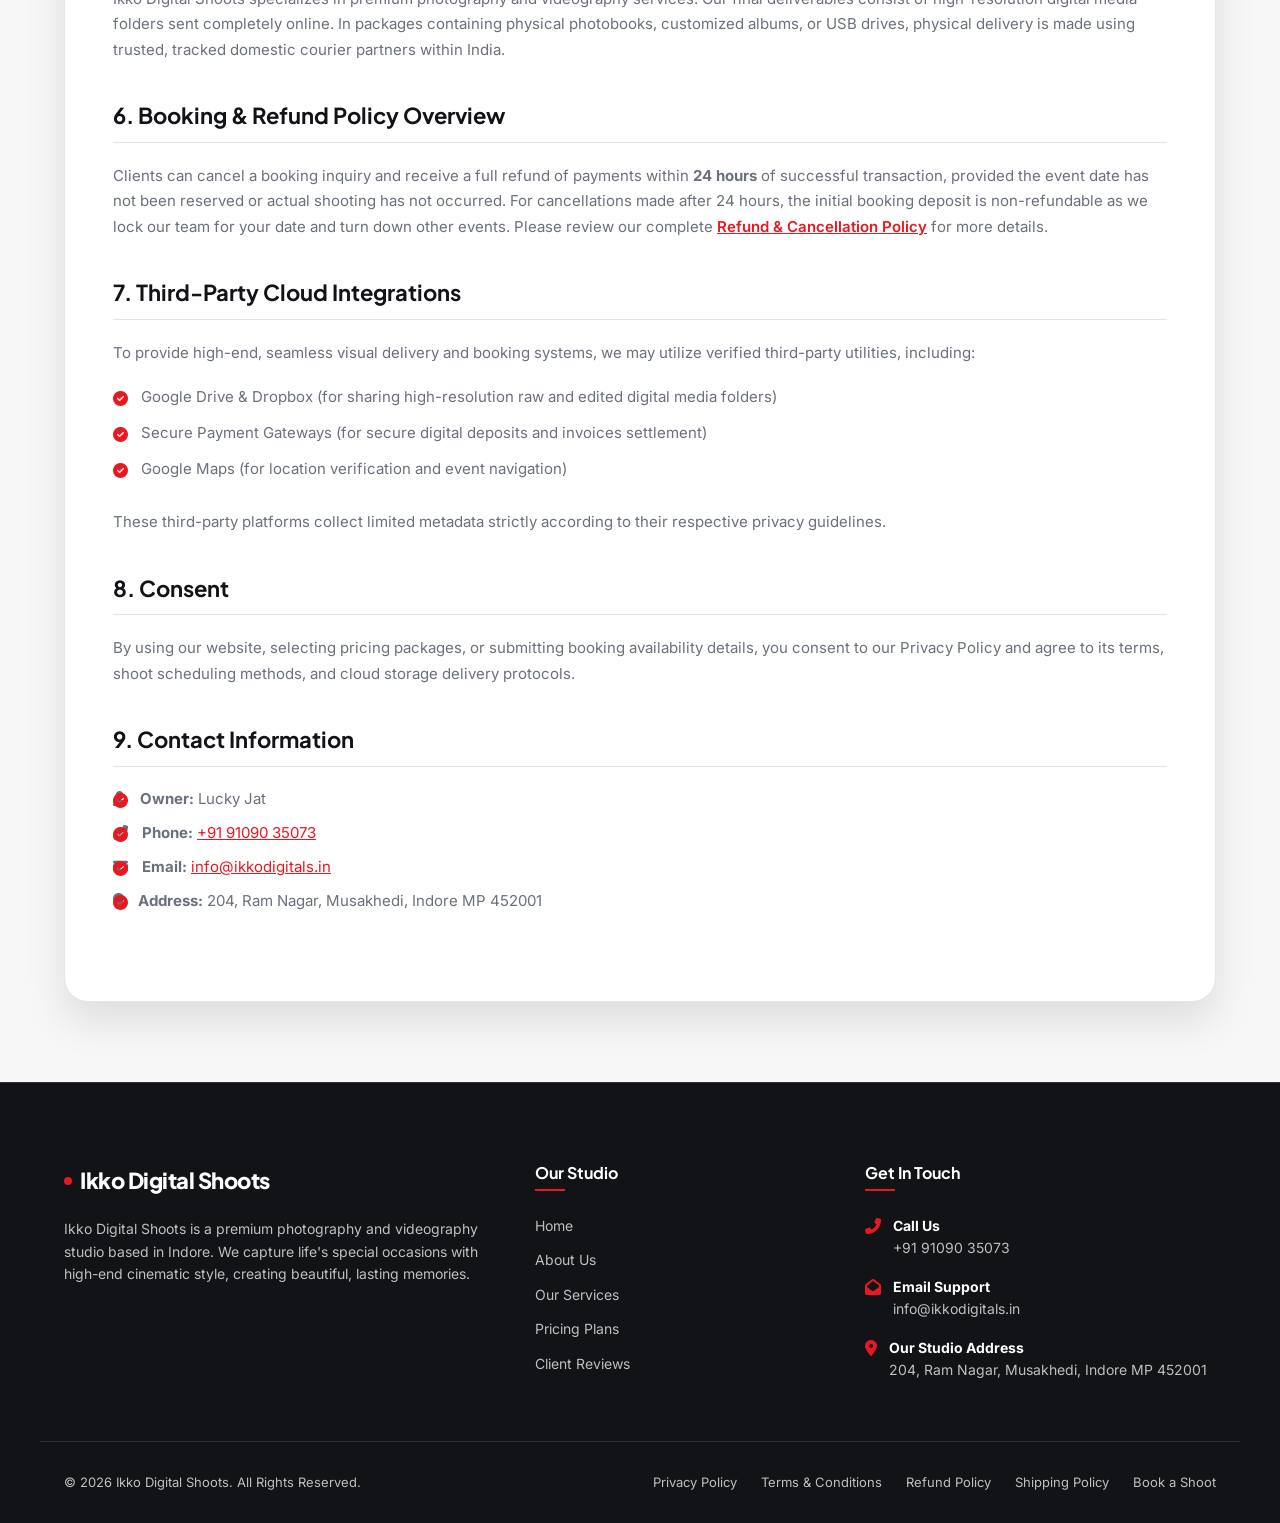
==== commit 8aa73489: "Update brand name, email, owner details, address and contact phone number" ====
--- a/privacy.html
+++ b/privacy.html
@@ -5,8 +5,8 @@
   <meta name="viewport" content="width=device-width, initial-scale=1.0">
   
   <!-- SEO Meta Content -->
-  <title>Privacy Policy | Lucky Digital Media</title>
-  <meta name="description" content="Read the Privacy Policy for Lucky Digital Media. Learn how we collect, use, safeguard, and secure your personal, event, and booking data.">
+  <title>Privacy Policy | Ikko Digital Shoots</title>
+  <meta name="description" content="Read the Privacy Policy for Ikko Digital Shoots. Learn how we collect, use, safeguard, and secure your personal, event, and booking data.">
   <meta name="robots" content="noindex, follow"> <!-- Avoid duplicate landing page SEO indexing -->
   
   <!-- Icons & Fonts -->
@@ -19,7 +19,7 @@
   <header class="header scrolled" id="header" style="background-color: var(--glass-bg); backdrop-filter: blur(12px); -webkit-backdrop-filter: blur(12px); border-bottom: 1px solid var(--glass-border); box-shadow: var(--glass-shadow); padding: 12px 0;">
     <div class="container header-container">
       <a href="index.html" class="logo">
-        <span class="logo-dot"></span>Lucky Digital Media
+        <span class="logo-dot"></span>Ikko Digital Shoots
       </a>
       
       <div class="header-cta">
@@ -43,7 +43,7 @@
       <div class="policy-content-box">
         
         <h2>1. Introduction</h2>
-        <p>This website is operated by <strong>Lucky Digital Media</strong>. At <strong>Lucky Digital Media</strong>, we value your privacy and are committed to protecting your personal, event, and booking information. This Privacy Policy explains how we collect, use, process, and protect your information when you use our website, booking forms, and premium photography/videography services.</p>
+        <p>This website is operated by <strong>Ikko Digital Shoots</strong>. At <strong>Ikko Digital Shoots</strong>, we value your privacy and are committed to protecting your personal, event, and booking information. This Privacy Policy explains how we collect, use, process, and protect your information when you use our website, booking forms, and premium photography/videography services.</p>
         
         <h2>2. Information We Collect</h2>
         <p>We may collect personal and event details from you when you submit booking availability forms, choose packages, or contact us. This information includes:</p>
@@ -70,7 +70,7 @@
         <p>We implement strict digital access controls, security keys, and cloud encryption protocols to protect your personal information and final imagery. Your private shoot galleries and cloud storage links are shared exclusively with you, and access is restricted unless you grant permission to share them publicly.</p>
         
         <h2>5. Service Deliverables: Digital & Physical Albums</h2>
-        <p>Lucky Digital Media specializes in premium photography and videography services. Our final deliverables consist of high-resolution digital media folders sent completely online. In packages containing physical photobooks, customized albums, or USB drives, physical delivery is made using trusted, tracked domestic courier partners within India.</p>
+        <p>Ikko Digital Shoots specializes in premium photography and videography services. Our final deliverables consist of high-resolution digital media folders sent completely online. In packages containing physical photobooks, customized albums, or USB drives, physical delivery is made using trusted, tracked domestic courier partners within India.</p>
         
         <h2>6. Booking & Refund Policy Overview</h2>
         <p>Clients can cancel a booking inquiry and receive a full refund of payments within <strong>24 hours</strong> of successful transaction, provided the event date has not been reserved or actual shooting has not occurred. For cancellations made after 24 hours, the initial booking deposit is non-refundable as we lock our team for your date and turn down other events. Please review our complete <a href="refund.html" style="color: var(--primary); font-weight: 600; text-decoration: underline;">Refund & Cancellation Policy</a> for more details.</p>
@@ -88,8 +88,11 @@
         <p>By using our website, selecting pricing packages, or submitting booking availability details, you consent to our Privacy Policy and agree to its terms, shoot scheduling methods, and cloud storage delivery protocols.</p>
         
         <h2>9. Contact Information</h2>
-        <ul style="list-style: none;">
-          <li style="padding-left: 0;"><i class="fas fa-envelope text-primary" style="margin-right: 10px;"></i> <strong>Email:</strong> <a href="mailto:info@luckydigitalmedia.in" style="color: var(--primary); text-decoration: underline;">info@luckydigitalmedia.in</a></li>
+        <ul style="list-style: none; display: flex; flex-direction: column; gap: 10px;">
+          <li style="padding-left: 0;"><i class="fas fa-user text-primary" style="margin-right: 10px;"></i> <strong>Owner:</strong> Lucky Jat</li>
+          <li style="padding-left: 0;"><i class="fas fa-phone-alt text-primary" style="margin-right: 10px;"></i> <strong>Phone:</strong> <a href="tel:+919109035073" style="color: var(--primary); text-decoration: underline;">+91 91090 35073</a></li>
+          <li style="padding-left: 0;"><i class="fas fa-envelope text-primary" style="margin-right: 10px;"></i> <strong>Email:</strong> <a href="mailto:info@ikkodigitals.in" style="color: var(--primary); text-decoration: underline;">info@ikkodigitals.in</a></li>
+          <li style="padding-left: 0;"><i class="fas fa-map-marker-alt text-primary" style="margin-right: 10px;"></i> <strong>Address:</strong> 204, Ram Nagar, Musakhedi, Indore MP 452001</li>
         </ul>
         
       </div>
@@ -102,9 +105,9 @@
       
       <div class="footer-brand">
         <a href="index.html" class="logo">
-          <span class="logo-dot"></span>Lucky Digital Media
+          <span class="logo-dot"></span>Ikko Digital Shoots
         </a>
-        <p class="footer-desc">Lucky Digital Media is a premium photography and videography studio. We capture life's special occasions with high-end cinematic style, creating beautiful, lasting memories.</p>
+        <p class="footer-desc">Ikko Digital Shoots is a premium photography and videography studio based in Indore. We capture life's special occasions with high-end cinematic style, creating beautiful, lasting memories.</p>
       </div>
       
       <div class="footer-column">
@@ -121,20 +124,34 @@
       <div class="footer-column">
         <h4>Get In Touch</h4>
         <div class="footer-contact">
-          <a href="mailto:info@luckydigitalmedia.in" class="footer-contact-item">
+          <a href="tel:+919109035073" class="footer-contact-item">
+            <i class="fas fa-phone-alt"></i>
+            <div>
+              <strong>Call Us</strong>
+              <p>+91 91090 35073</p>
+            </div>
+          </a>
+          <a href="mailto:info@ikkodigitals.in" class="footer-contact-item">
             <i class="fas fa-envelope-open"></i>
             <div>
               <strong>Email Support</strong>
-              <p>info@luckydigitalmedia.in</p>
+              <p>info@ikkodigitals.in</p>
             </div>
           </a>
+          <div class="footer-contact-item">
+            <i class="fas fa-map-marker-alt"></i>
+            <div>
+              <strong>Our Studio Address</strong>
+              <p>204, Ram Nagar, Musakhedi, Indore MP 452001</p>
+            </div>
+          </div>
         </div>
       </div>
       
     </div>
     
     <div class="container footer-bottom">
-      <p class="footer-copyright">&copy; 2026 Lucky Digital Media. All Rights Reserved.</p>
+      <p class="footer-copyright">&copy; 2026 Ikko Digital Shoots. All Rights Reserved.</p>
       <div class="footer-bottom-links">
         <a href="privacy.html">Privacy Policy</a>
         <a href="terms.html">Terms & Conditions</a>
--- a/css/style.css
+++ b/css/style.css
@@ -1,5 +1,5 @@
 /* 
-  Lucky Digital Media - Premium Website Design Stylesheet
+  Ikko Digital Shoots - Premium Website Design Stylesheet
   Author: Antigravity AI
   Colors: Primary Red (#E31E24), White (#FFFFFF), Gray (#F7F7F7), Black (#111111)
   Fonts: Plus Jakarta Sans (Headings), Inter (Body)
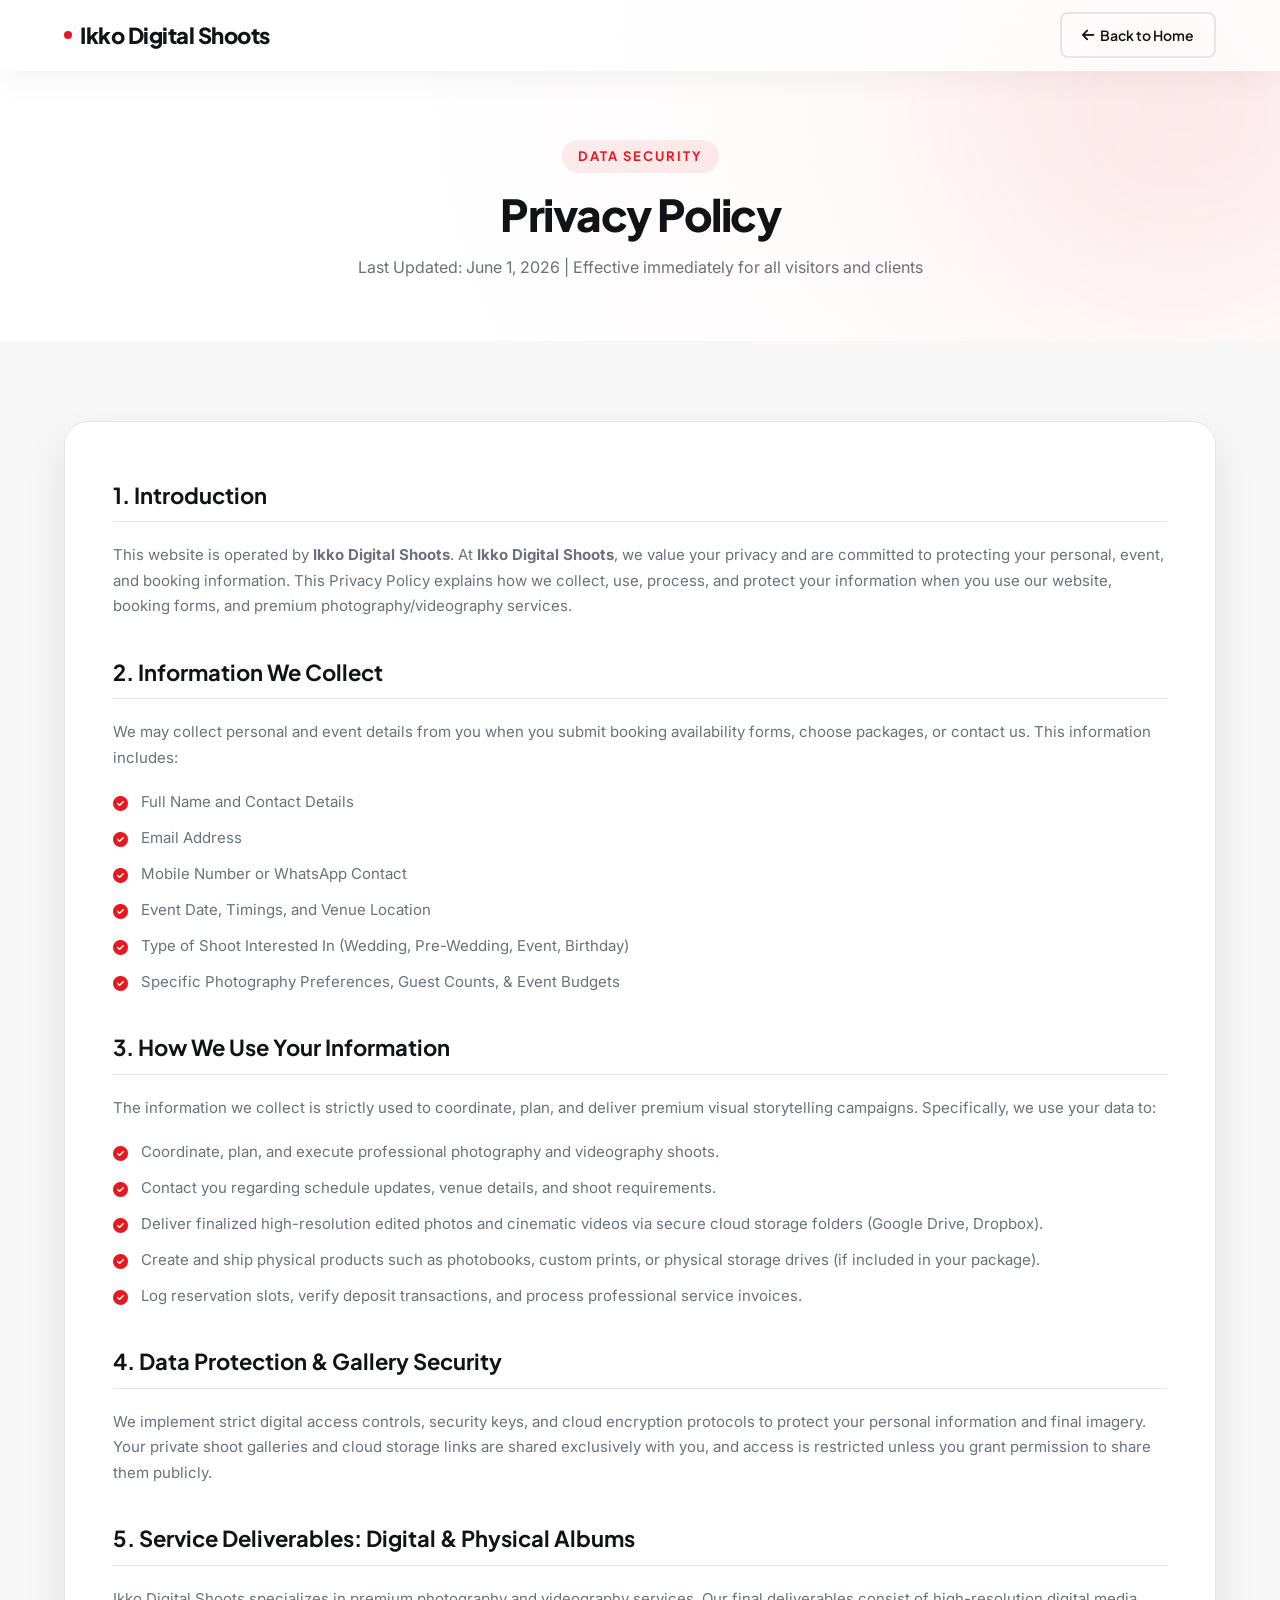
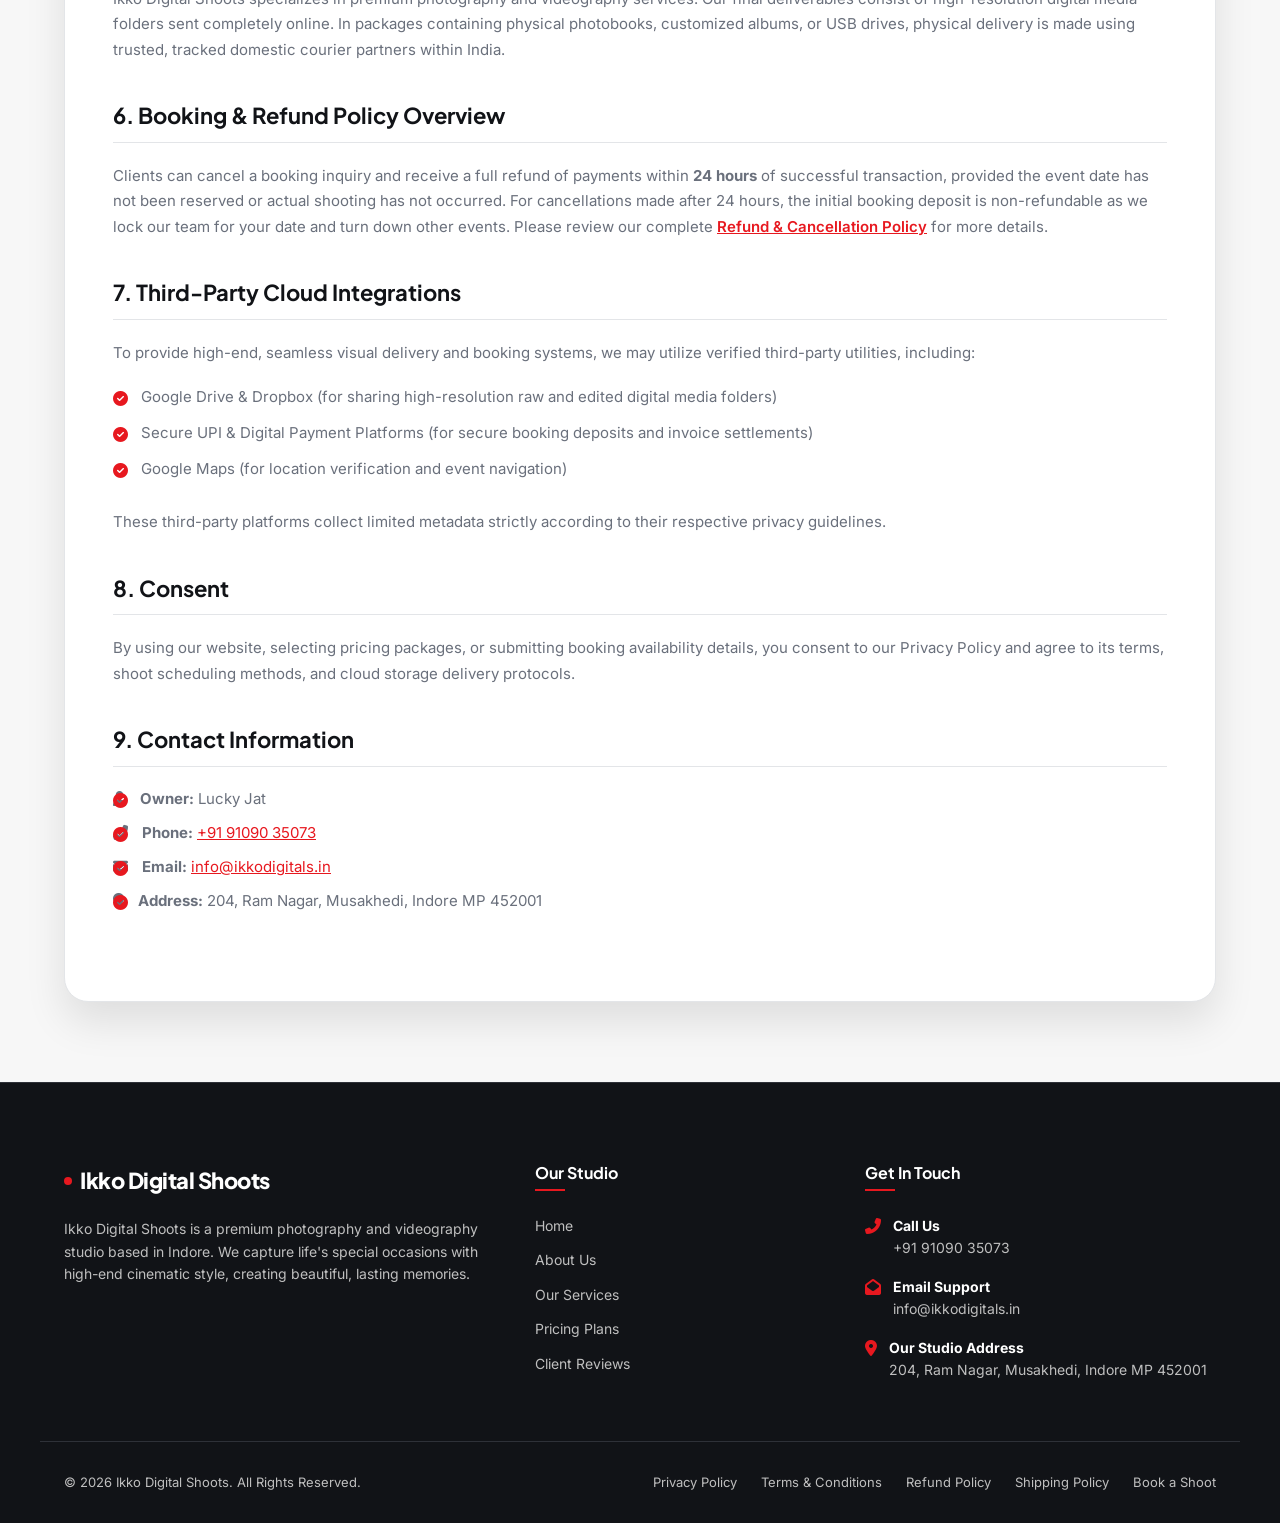
==== commit 567a6d83: "Update privacy policy payment references to align with offline/UPI deposits" ====
--- a/privacy.html
+++ b/privacy.html
@@ -79,7 +79,7 @@
         <p>To provide high-end, seamless visual delivery and booking systems, we may utilize verified third-party utilities, including:</p>
         <ul>
           <li>Google Drive & Dropbox (for sharing high-resolution raw and edited digital media folders)</li>
-          <li>Secure Payment Gateways (for secure digital deposits and invoices settlement)</li>
+          <li>Secure UPI & Digital Payment Platforms (for secure booking deposits and invoice settlements)</li>
           <li>Google Maps (for location verification and event navigation)</li>
         </ul>
         <p>These third-party platforms collect limited metadata strictly according to their respective privacy guidelines.</p>
--- a/css/style.css
+++ b/css/style.css
@@ -2205,201 +2205,7 @@
   }
 }
 
-/* --- SABPAISA PAYMENT SELECTION MODAL SYSTEM --- */
-.payment-modal-overlay {
-  position: fixed;
-  top: 0;
-  left: 0;
-  width: 100%;
-  height: 100%;
-  background-color: rgba(17, 19, 23, 0.6);
-  backdrop-filter: blur(8px);
-  -webkit-backdrop-filter: blur(8px);
-  z-index: 2000;
-  display: none; /* Controlled via JS */
-  align-items: center;
-  justify-content: center;
-  padding: 20px;
-  opacity: 0;
-  transition: opacity var(--transition-normal);
-}
-
-.payment-modal-overlay.show {
-  display: flex;
-  opacity: 1;
-}
-
-.payment-modal-card {
-  background-color: var(--white);
-  border-radius: var(--radius-md);
-  box-shadow: var(--shadow-lg);
-  border: 1px solid var(--border-color);
-  width: 100%;
-  max-width: 540px;
-  position: relative;
-  overflow: hidden;
-  transform: translateY(30px);
-  transition: transform var(--transition-normal);
-  padding: 36px;
-  display: flex;
-  flex-direction: column;
-}
-
-.payment-modal-overlay.show .payment-modal-card {
-  transform: translateY(0);
-}
-
-.payment-modal-close {
-  position: absolute;
-  top: 20px;
-  right: 20px;
-  background: none;
-  border: none;
-  font-size: 32px;
-  color: var(--text-muted);
-  cursor: pointer;
-  line-height: 1;
-  transition: var(--transition-fast);
-}
-
-.payment-modal-close:hover {
-  color: var(--primary);
-}
-
-.payment-modal-header {
-  text-align: center;
-  margin-bottom: 28px;
-}
-
-.payment-modal-icon {
-  width: 60px;
-  height: 60px;
-  border-radius: var(--radius-full);
-  background-color: var(--primary-light);
-  color: var(--primary);
-  display: flex;
-  align-items: center;
-  justify-content: center;
-  font-size: 26px;
-  margin: 0 auto 16px auto;
-}
-
-.payment-modal-header h3 {
-  font-size: 24px;
-  font-weight: 800;
-  margin-bottom: 6px;
-  color: var(--dark);
-}
-
-.payment-modal-header p {
-  font-size: 15px;
-  color: var(--text-muted);
-}
-
-.payment-modal-body {
-  display: flex;
-  flex-direction: column;
-  gap: 16px;
-  margin-bottom: 28px;
-}
-
-.payment-option-card {
-  border: 2px solid var(--border-color);
-  border-radius: var(--radius-sm);
-  padding: 16px 20px;
-  display: flex;
-  gap: 16px;
-  cursor: pointer;
-  transition: var(--transition-normal);
-  background-color: var(--white);
-  align-items: flex-start;
-}
-
-.payment-option-card:hover {
-  border-color: var(--text-muted);
-  background-color: var(--light);
-}
-
-.payment-option-card.active {
-  border-color: var(--primary);
-  background-color: var(--primary-light);
-}
-
-.payment-option-radio {
-  width: 20px;
-  height: 20px;
-  border-radius: var(--radius-full);
-  border: 2px solid var(--border-color);
-  display: flex;
-  align-items: center;
-  justify-content: center;
-  margin-top: 2px;
-  transition: var(--transition-fast);
-  flex-shrink: 0;
-}
-
-.payment-option-card.active .payment-option-radio {
-  border-color: var(--primary);
-}
-
-.radio-dot {
-  width: 10px;
-  height: 10px;
-  border-radius: var(--radius-full);
-  background-color: var(--primary);
-  opacity: 0;
-  transform: scale(0.5);
-  transition: var(--transition-fast);
-}
-
-.payment-option-card.active .radio-dot {
-  opacity: 1;
-  transform: scale(1);
-}
-
-.payment-option-details {
-  display: flex;
-  flex-direction: column;
-  gap: 4px;
-}
-
-.payment-option-details h4 {
-  font-size: 16px;
-  font-weight: 700;
-  color: var(--dark);
-}
-
-.payment-option-details p {
-  font-size: 13px;
-  color: var(--text-muted);
-  line-height: 1.5;
-}
-
-.payment-secure-badge {
-  display: inline-flex;
-  align-items: center;
-  gap: 6px;
-  font-size: 11px;
-  font-weight: 700;
-  color: #0b8f44;
-  margin-top: 6px;
-}
-
-@media (max-width: 576px) {
-  .payment-modal-card {
-    padding: 24px 20px;
-  }
-  .payment-modal-header h3 {
-    font-size: 20px;
-  }
-  .payment-option-card {
-    padding: 14px 16px;
-    gap: 12px;
-  }
-  .payment-option-details h4 {
-    font-size: 15px;
-  }
-}
-
-
-
+
+
+
+
